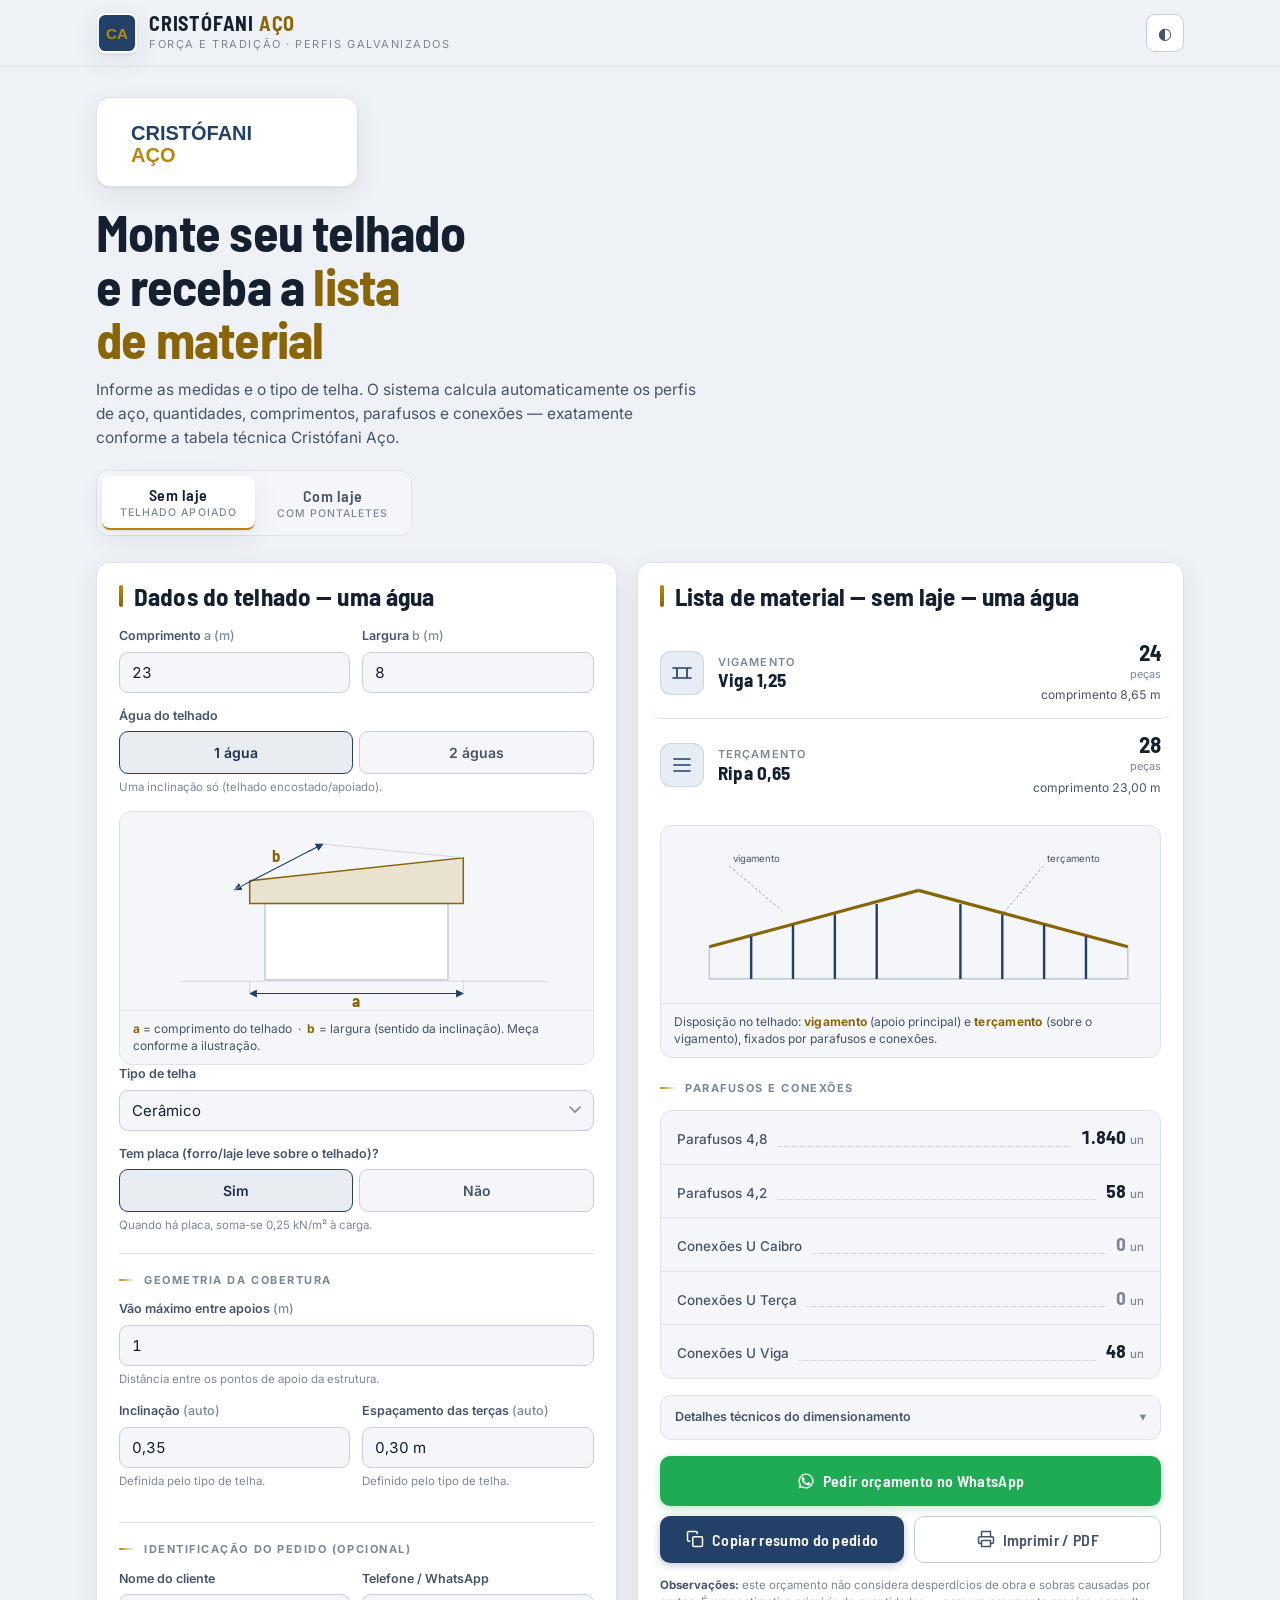
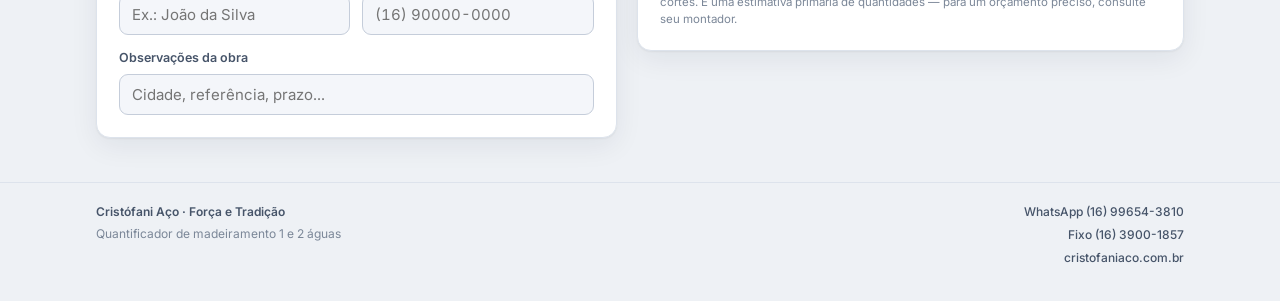
==== index.html @ c4ebc84f "Add roof quantifier with 1-água and 2-águas support Adds the Cristófani Aço steel-profile roof mater" ====
<!DOCTYPE html>
<html lang="pt-BR">
<head>
<meta charset="UTF-8">
<meta name="viewport" content="width=device-width, initial-scale=1.0">
<title>Quantificador Cristófani Aço</title>
<style>
  @import url('https://fonts.googleapis.com/css2?family=Barlow+Semi+Condensed:wght@500;600;700&family=Inter:wght@400;500;600;700&display=swap');

  :root{
    --bg:#eef1f5;
    --surface:#ffffff;
    --surface-2:#f4f6fa;
    --ink:#14202f;
    --ink-soft:#465469;
    --ink-faint:#7b8798;
    --line:#dde3ec;
    --line-strong:#c5cdda;
    --accent:#234069;
    --accent-ink:#1a3151;
    --gold:#b8860b;
    --gold-ink:#8a6508;
    --steel:#234069;
    --steel-soft:#e7edf5;
    --good:#1f8a54;
    --warn:#b45309;
    --danger:#c02626;
    --radius:14px;
    --shadow:0 1px 2px rgba(20,30,55,.06), 0 8px 28px rgba(20,30,55,.07);
    --fdisplay:'Barlow Semi Condensed', 'Arial Narrow', sans-serif;
    --fbody:'Inter', system-ui, sans-serif;
  }
  @media (prefers-color-scheme: dark){
    :root:not([data-theme="light"]){
      --bg:#0d1420; --surface:#141d2b; --surface-2:#1b2537;
      --ink:#e8edf5; --ink-soft:#a4b0c2; --ink-faint:#74839a;
      --line:#26324a; --line-strong:#38486a;
      --accent:#5a86c4; --accent-ink:#7ba1d6;
      --gold:#d9b64e; --gold-ink:#e6c86e;
      --steel:#5a86c4; --steel-soft:#1a2740;
      --good:#3fb877; --warn:#e0a34a; --danger:#f0605f;
      --shadow:0 1px 2px rgba(0,0,0,.35), 0 10px 30px rgba(0,0,0,.4);
    }
  }
  :root[data-theme="dark"]{
    --bg:#0d1420; --surface:#141d2b; --surface-2:#1b2537;
    --ink:#e8edf5; --ink-soft:#a4b0c2; --ink-faint:#74839a;
    --line:#26324a; --line-strong:#38486a;
    --accent:#5a86c4; --accent-ink:#7ba1d6;
    --gold:#d9b64e; --gold-ink:#e6c86e;
    --steel:#5a86c4; --steel-soft:#1a2740;
    --good:#3fb877; --warn:#e0a34a; --danger:#f0605f;
    --shadow:0 1px 2px rgba(0,0,0,.35), 0 10px 30px rgba(0,0,0,.4);
  }

  *{box-sizing:border-box}
  body{background:var(--bg);color:var(--ink);font-family:var(--fbody);line-height:1.5;margin:0}
  .wrap{max-width:1120px;margin:0 auto;padding-inline:16px;padding-block:0}

  header.top{position:sticky;top:env(safe-area-inset-top,0px);z-index:20;
    background:color-mix(in srgb, var(--bg) 88%, transparent);
    backdrop-filter:blur(10px);border-bottom:1px solid var(--line)}
  .top-in{display:flex;align-items:center;gap:14px;max-width:1120px;margin:0 auto;
    padding:12px 16px}
  .logo{display:flex;align-items:center;gap:11px;min-width:0}
  .logo .mark{width:42px;height:42px;flex:none;border-radius:9px;background:#fff;
    display:grid;place-items:center;box-shadow:var(--shadow);overflow:hidden;
    border:1px solid var(--line)}
  .logo .mark svg{width:100%;height:100%}
  .logo .txt{min-width:0}
  .logo .brand{font-family:var(--fdisplay);font-weight:700;font-size:20px;letter-spacing:.04em;
    line-height:1;color:var(--ink)}
  .logo .brand b{color:var(--gold-ink);font-weight:700}
  .logo .sub{font-size:11px;letter-spacing:.14em;text-transform:uppercase;color:var(--ink-faint);
    margin-top:3px;white-space:nowrap;overflow:hidden;text-overflow:ellipsis}
  .top-actions{margin-left:auto;display:flex;gap:8px;align-items:center}
  .theme-btn{border:1px solid var(--line-strong);background:var(--surface);color:var(--ink-soft);
    width:38px;height:38px;border-radius:9px;cursor:pointer;display:grid;place-items:center;font-size:16px}
  .theme-btn:hover{border-color:var(--accent)}

  .intro{padding-block:30px 6px}
  .intro h1{font-family:var(--fdisplay);font-weight:700;font-size:clamp(26px,5.4vw,52px);
    letter-spacing:-.015em;line-height:1.03;margin:0 0 12px;text-wrap:balance;max-width:16ch;
    overflow-wrap:break-word}
  .intro h1 .em{color:var(--gold-ink)}
  .intro p{margin:0;color:var(--ink-soft);max-width:60ch;font-size:15.5px;line-height:1.55}

  .tabs{display:inline-flex;gap:4px;margin-top:20px;background:var(--surface-2);
    border:1px solid var(--line);border-radius:12px;padding:5px}
  .tab{appearance:none;border:0;background:transparent;color:var(--ink-soft);
    font-family:var(--fdisplay);font-weight:600;font-size:16px;letter-spacing:.03em;
    padding:9px 18px;border-radius:8px;cursor:pointer;transition:.15s}
  .tab[aria-selected="true"]{background:var(--surface);color:var(--ink);box-shadow:var(--shadow);
    border-bottom:2px solid var(--gold)}
  .tab .hint{display:block;font-family:var(--fbody);font-weight:500;font-size:10.5px;
    text-transform:uppercase;letter-spacing:.1em;color:var(--ink-faint);margin-top:2px}

  .grid{display:grid;grid-template-columns:minmax(0,1fr) minmax(0,1.05fr);gap:20px;
    margin-top:20px;padding-bottom:44px;align-items:start}
  @media(max-width:820px){.grid{grid-template-columns:1fr}}

  .card{background:var(--surface);border:1px solid var(--line);border-radius:var(--radius);
    box-shadow:var(--shadow);animation:riseIn .55s cubic-bezier(.16,.84,.44,1) both}
  .res-wrap .card{animation-delay:.08s}
  @keyframes riseIn{from{opacity:0;transform:translateY(12px)}to{opacity:1;transform:none}}
  @media (prefers-reduced-motion: reduce){
    .card,.btn{animation:none!important;transition:none!important}
    .btn:hover{transform:none}
  }
  .card-h{padding:20px 22px 0}
  .card-h h2{font-family:var(--fdisplay);font-weight:700;font-size:25px;margin:0;
    letter-spacing:.005em;line-height:1.05;display:flex;align-items:center;gap:11px}
  .card-h h2::before{content:"";width:4px;height:.86em;border-radius:2px;flex:none;
    background:linear-gradient(var(--gold),var(--gold-ink))}
  .card-b{padding:18px 22px 22px}

  .field{margin-bottom:14px}
  .field:last-child{margin-bottom:0}
  .field label{display:block;font-size:12.5px;font-weight:600;color:var(--ink-soft);margin-bottom:6px}
  .field label .u{color:var(--ink-faint);font-weight:500}
  .field .tip{font-size:11.5px;color:var(--ink-faint);margin-top:5px}
  .row2{display:grid;grid-template-columns:1fr 1fr;gap:12px}
  input[type=text],select{width:100%;font-family:var(--fbody);font-size:15px;color:var(--ink);
    background:var(--surface-2);border:1px solid var(--line-strong);border-radius:9px;
    padding:10px 12px;transition:.15s}
  input[type=text]{font-variant-numeric:tabular-nums}
  input:focus,select:focus{outline:none;border-color:var(--accent);
    box-shadow:0 0 0 3px color-mix(in srgb,var(--accent) 20%, transparent)}
  select{cursor:pointer;appearance:none;
    background-image:url("data:image/svg+xml,%3Csvg xmlns='http://www.w3.org/2000/svg' width='12' height='8' viewBox='0 0 12 8'%3E%3Cpath d='M1 1l5 5 5-5' fill='none' stroke='%237b8593' stroke-width='1.6' stroke-linecap='round'/%3E%3C/svg%3E");
    background-repeat:no-repeat;background-position:right 12px center;padding-right:34px}
  .seg{display:flex;gap:6px}
  .seg label{flex:1;margin:0}
  .seg input{position:absolute;opacity:0;pointer-events:none}
  .seg .opt{display:block;text-align:center;padding:10px;border:1px solid var(--line-strong);
    border-radius:9px;cursor:pointer;font-size:14px;font-weight:600;color:var(--ink-soft);
    background:var(--surface-2);transition:.15s}
  .seg input:checked + .opt{border-color:var(--accent);color:var(--accent-ink);
    background:color-mix(in srgb,var(--accent) 10%, var(--surface))}
  .seg input:focus-visible + .opt{box-shadow:0 0 0 3px color-mix(in srgb,var(--accent) 20%, transparent)}
  .divider{height:1px;background:var(--line);margin:18px 0}
  .sec-label{display:flex;align-items:center;gap:9px;font-size:11px;font-weight:700;
    letter-spacing:.14em;text-transform:uppercase;color:var(--ink-faint);margin-bottom:12px}
  .sec-label::before{content:"";width:16px;height:2px;border-radius:1px;flex:none;
    background:linear-gradient(90deg,var(--gold),transparent)}

  .res-wrap{position:sticky;top:calc(env(safe-area-inset-top,0px) + 80px)}
  @media(max-width:820px){.res-wrap{position:static}}

  .matlist{list-style:none;margin:0;padding:0}
  .mat{display:grid;grid-template-columns:auto 1fr auto;gap:14px;align-items:center;
    padding:14px 10px;margin:0 -10px;border-bottom:1px solid var(--line);border-radius:10px;
    transition:background .15s ease}
  .mat:last-child{border-bottom:0}
  .mat:hover{background:var(--surface-2)}
  .mat .ic{width:44px;height:44px;flex:none;border-radius:11px;background:var(--steel-soft);
    display:grid;place-items:center;color:var(--steel);border:1px solid color-mix(in srgb,var(--steel) 14%,transparent)}
  .mat .ic svg{width:24px;height:24px}
  .mat .who{min-width:0}
  .mat .who .role{font-size:11px;font-weight:600;letter-spacing:.1em;text-transform:uppercase;
    color:var(--ink-faint)}
  .mat .who .perfil{font-family:var(--fdisplay);font-weight:700;font-size:19px;letter-spacing:.01em;
    line-height:1.1;color:var(--ink)}
  .mat .who .perfil.na{color:var(--danger);font-size:15px}
  .mat .qty{text-align:right;white-space:nowrap}
  .mat .qty .n{font-family:var(--fdisplay);font-weight:700;font-size:22px;
    font-variant-numeric:tabular-nums;line-height:1;color:var(--ink)}
  .mat .qty .lbl{font-size:11px;color:var(--ink-faint);margin-top:3px}
  .mat .qty .len{font-size:12px;color:var(--ink-soft);margin-top:4px;font-variant-numeric:tabular-nums}

  .speclist{margin-top:14px;border:1px solid var(--line);border-radius:12px;overflow:hidden;
    background:var(--surface-2)}
  .specrow{display:flex;align-items:baseline;gap:10px;padding:12px 16px;border-top:1px solid var(--line)}
  .specrow:first-child{border-top:0}
  .specrow .k{font-size:13.5px;color:var(--ink-soft);font-weight:500}
  .specrow .leader{flex:1;border-bottom:1px dotted var(--line-strong);align-self:flex-end;
    margin-bottom:5px;min-width:16px}
  .specrow .v{font-family:var(--fdisplay);font-weight:700;font-size:19px;color:var(--ink);
    font-variant-numeric:tabular-nums;white-space:nowrap}
  .specrow .v .un{font-family:var(--fbody);font-weight:500;font-size:11.5px;color:var(--ink-faint);
    margin-left:4px}
  .specrow.zero .v{color:var(--ink-faint)}

  details.tech{margin-top:16px;border:1px solid var(--line);border-radius:11px;background:var(--surface-2);
    overflow:hidden}
  details.tech summary{cursor:pointer;padding:12px 14px;font-size:12.5px;font-weight:600;
    color:var(--ink-soft);list-style:none;display:flex;align-items:center;gap:8px}
  details.tech summary::-webkit-details-marker{display:none}
  details.tech summary .chev{margin-left:auto;transition:.2s;color:var(--ink-faint)}
  details.tech[open] summary .chev{transform:rotate(180deg)}
  .tech-tbl{width:100%;border-collapse:collapse;font-size:12.5px}
  .tech-tbl td{padding:8px 14px;border-top:1px solid var(--line)}
  .tech-tbl td:first-child{color:var(--ink-soft)}
  .tech-tbl td:last-child{text-align:right;font-variant-numeric:tabular-nums;font-weight:600;color:var(--ink)}

  .actions{display:flex;gap:10px;margin-top:16px;flex-wrap:wrap}
  .btn{flex:1;min-width:140px;appearance:none;border:0;cursor:pointer;font-family:var(--fdisplay);
    font-weight:600;font-size:16px;letter-spacing:.02em;padding:13px 16px;border-radius:10px;
    display:inline-flex;align-items:center;justify-content:center;gap:8px;transition:.15s}
  .btn svg{width:18px;height:18px}
  .btn{transition:transform .15s ease, background .15s ease, border-color .15s ease, box-shadow .15s ease}
  .btn-primary{background:var(--accent);color:#fff;box-shadow:0 2px 8px color-mix(in srgb,var(--accent) 30%,transparent)}
  .btn-primary:hover{background:var(--accent-ink);transform:translateY(-1px);
    box-shadow:0 8px 20px color-mix(in srgb,var(--accent) 34%,transparent)}
  .btn-ghost{background:var(--surface);color:var(--ink-soft);border:1px solid var(--line-strong)}
  .btn-ghost:hover{border-color:var(--accent);color:var(--accent-ink);transform:translateY(-1px)}
  .btn:active{transform:translateY(0)}
  .btn:focus-visible{outline:none;box-shadow:0 0 0 3px color-mix(in srgb,var(--accent) 32%,transparent)}
  .btn-wa{flex:1 1 100%;background:#1fab54;color:#fff;text-decoration:none;
    box-shadow:0 2px 8px rgba(31,171,84,.32)}
  .btn-wa:hover{background:#188f45;transform:translateY(-1px);box-shadow:0 8px 20px rgba(31,171,84,.36)}
  .btn-wa:focus-visible{box-shadow:0 0 0 3px rgba(31,171,84,.4)}

  .note{margin-top:14px;font-size:11.5px;color:var(--ink-faint);line-height:1.5}
  .note b{color:var(--ink-soft)}

  .logo-band{display:inline-flex;background:#fff;border:1px solid var(--line);border-radius:14px;
    padding:12px 20px;box-shadow:var(--shadow);margin-bottom:18px}
  .logo-band svg{height:64px;width:auto;display:block}
  figure.diag{margin:14px 0 0;border:1px solid var(--line);border-radius:12px;overflow:hidden;
    background:var(--surface-2)}
  figure.diag img{display:block;width:100%;height:auto}
  figure.diag svg{display:block;width:100%;height:auto}
  figure.diag figcaption{padding:9px 13px;font-size:12px;color:var(--ink-soft);
    border-top:1px solid var(--line);line-height:1.45}
  figure.diag figcaption b{color:var(--gold-ink);font-weight:700;letter-spacing:.02em}

  .toast{position:fixed;left:50%;bottom:24px;transform:translateX(-50%) translateY(20px);
    background:var(--steel);color:#fff;padding:11px 20px;border-radius:10px;font-size:14px;font-weight:600;
    box-shadow:0 10px 30px rgba(0,0,0,.25);opacity:0;pointer-events:none;transition:.25s;z-index:50}
  .toast.show{opacity:1;transform:translateX(-50%) translateY(0)}

  footer{border-top:1px solid var(--line);padding:20px 0 34px;color:var(--ink-faint);font-size:12px}
  footer .wrap{display:flex;justify-content:space-between;gap:16px;flex-wrap:wrap;align-items:flex-start}
  .fcontacts{display:flex;flex-direction:column;gap:5px;text-align:right}
  @media(max-width:560px){.fcontacts{text-align:left}}
  .fcontacts a{color:var(--ink-soft);text-decoration:none;font-weight:500}
  .fcontacts a:hover{color:var(--gold-ink)}

  @media print{
    header.top,.tabs,.actions,.theme-btn,.intro p,footer{display:none!important}
    body{background:#fff}
    .card{box-shadow:none;border-color:#ccc;break-inside:avoid}
    .grid{grid-template-columns:1fr 1fr}
  }
</style>
</head>
<body>
<header class="top">
  <div class="top-in">
    <div class="logo">
      <div class="mark">
        <svg viewBox="0 0 42 42" xmlns="http://www.w3.org/2000/svg" aria-label="Cristófani Aço">
          <rect width="42" height="42" fill="#ffffff"/>
          <rect x="2" y="2" width="38" height="38" rx="7" fill="#234069"/>
          <text x="21" y="27" text-anchor="middle" font-family="Arial, sans-serif" font-weight="700" font-size="16" fill="#b8860b">CA</text>
        </svg>
      </div>
      <div class="txt">
        <div class="brand">CRISTÓFANI <b>AÇO</b></div>
        <div class="sub">Força e Tradição · Perfis Galvanizados</div>
      </div>
    </div>
    <div class="top-actions">
      <button class="theme-btn" id="themeBtn" title="Alternar tema" aria-label="Alternar tema">◐</button>
    </div>
  </div>
</header>

<main class="wrap">
  <section class="intro">
    <div class="logo-band">
      <svg viewBox="0 0 220 64" xmlns="http://www.w3.org/2000/svg" aria-label="Cristófani Aço — Força e Tradição">
        <rect width="220" height="64" fill="#ffffff"/>
        <text x="14" y="30" font-family="Arial, sans-serif" font-weight="700" font-size="20" fill="#234069">CRISTÓFANI</text>
        <text x="14" y="52" font-family="Arial, sans-serif" font-weight="700" font-size="20" fill="#b8860b">AÇO</text>
      </svg>
    </div>
    <h1>Monte seu telhado e receba a <span class="em">lista de material</span></h1>
    <p>Informe as medidas e o tipo de telha. O sistema calcula automaticamente os perfis de aço,
       quantidades, comprimentos, parafusos e conexões — exatamente conforme a tabela técnica Cristófani Aço.</p>

    <div class="tabs" role="tablist" aria-label="Tipo de estrutura">
      <button class="tab" id="tab-sem" role="tab" aria-selected="true" aria-controls="panel">
        Sem laje<span class="hint">Telhado apoiado</span>
      </button>
      <button class="tab" id="tab-com" role="tab" aria-selected="false" aria-controls="panel">
        Com laje<span class="hint">Com pontaletes</span>
      </button>
    </div>
  </section>

  <div class="grid" id="panel" role="tabpanel">
    <div class="card">
      <div class="card-h">
        <h2 id="formTitle">Dados do telhado</h2>
      </div>
      <div class="card-b">
        <div class="row2">
          <div class="field">
            <label for="a">Comprimento <span class="u">a (m)</span></label>
            <input type="text" id="a" inputmode="decimal" value="23">
          </div>
          <div class="field">
            <label for="b">Largura <span class="u">b (m)</span><span id="bHint"></span></label>
            <input type="text" id="b" inputmode="decimal" value="8">
          </div>
        </div>

        <div class="field">
          <label>Água do telhado</label>
          <div class="seg" role="radiogroup" aria-label="Número de águas">
            <label><input type="radio" name="aguas" value="1" checked><span class="opt">1 água</span></label>
            <label><input type="radio" name="aguas" value="2"><span class="opt">2 águas</span></label>
          </div>
          <div class="tip" id="aguasTip">Uma inclinação só (telhado encostado/apoiado).</div>
        </div>
        <figure class="diag" id="diagUma">
          <svg viewBox="0 0 620 260" xmlns="http://www.w3.org/2000/svg" role="img" aria-label="Casa com telhado de uma água mostrando as medidas a e b">
            <defs>
              <marker id="arrowUma" viewBox="0 0 10 10" refX="9" refY="5" markerWidth="7" markerHeight="7" orient="auto-start-reverse">
                <path d="M0,0 L10,5 L0,10 z" fill="var(--accent)"/>
              </marker>
            </defs>
            <line x1="80" y1="222" x2="560" y2="222" stroke="var(--line)" stroke-width="2"/>
            <polygon points="190,220 190,120 430,120 430,220" fill="var(--surface)" stroke="var(--line-strong)" stroke-width="2"/>
            <polygon points="170,120 450,120 450,60 170,90" fill="var(--gold)" fill-opacity="0.18" stroke="var(--gold-ink)" stroke-width="2"/>
            <line x1="150" y1="102" x2="266" y2="42" stroke="var(--accent)" stroke-width="1.5" marker-start="url(#arrowUma)" marker-end="url(#arrowUma)"/>
            <line x1="170" y1="90" x2="150" y2="102" stroke="var(--line-strong)" stroke-width="1"/>
            <line x1="450" y1="60" x2="266" y2="42" stroke="var(--line-strong)" stroke-width="1"/>
            <text x="205" y="65" text-anchor="middle" font-family="'Barlow Semi Condensed',sans-serif" font-weight="700" font-size="22" fill="var(--gold-ink)">b</text>
            <line x1="170" y1="238" x2="450" y2="238" stroke="var(--accent)" stroke-width="1.5" marker-start="url(#arrowUma)" marker-end="url(#arrowUma)"/>
            <line x1="170" y1="220" x2="170" y2="238" stroke="var(--line-strong)" stroke-width="1"/>
            <line x1="450" y1="220" x2="450" y2="238" stroke="var(--line-strong)" stroke-width="1"/>
            <text x="310" y="255" text-anchor="middle" font-family="'Barlow Semi Condensed',sans-serif" font-weight="700" font-size="22" fill="var(--gold-ink)">a</text>
          </svg>
          <figcaption><b>a</b> = comprimento do telhado &nbsp;·&nbsp; <b>b</b> = largura (sentido da inclinação). Meça conforme a ilustração.</figcaption>
        </figure>

        <figure class="diag" id="diagDuas" hidden>
          <svg viewBox="0 0 620 260" xmlns="http://www.w3.org/2000/svg" role="img" aria-label="Casa com telhado de duas águas mostrando as medidas a e b de cada água">
            <defs>
              <marker id="arrowDuas" viewBox="0 0 10 10" refX="9" refY="5" markerWidth="7" markerHeight="7" orient="auto-start-reverse">
                <path d="M0,0 L10,5 L0,10 z" fill="var(--accent)"/>
              </marker>
            </defs>
            <line x1="90" y1="222" x2="600" y2="222" stroke="var(--line)" stroke-width="2"/>
            <polygon points="170,140 350,140 350,220 170,220" fill="var(--surface)" stroke="var(--line-strong)" stroke-width="2"/>
            <polygon points="350,140 550,100 550,180 350,220" fill="var(--surface-2)" stroke="var(--line-strong)" stroke-width="2"/>
            <polygon points="150,140 260,70 460,30 350,100" fill="var(--gold)" fill-opacity="0.10" stroke="var(--line-strong)" stroke-width="1.5"/>
            <polygon points="370,140 260,70 460,30 570,100" fill="var(--gold)" fill-opacity="0.14" stroke="var(--line-strong)" stroke-width="1.5"/>
            <polygon points="150,140 260,70 370,140" fill="var(--gold)" fill-opacity="0.20" stroke="var(--gold-ink)" stroke-width="2"/>
            <line x1="260" y1="70" x2="460" y2="30" stroke="var(--accent)" stroke-width="3" stroke-dasharray="6 4"/>
            <text x="360" y="50" text-anchor="middle" font-family="Inter,sans-serif" font-style="italic" font-size="11" fill="var(--ink-faint)">cumeeira</text>
            <line x1="138.2" y1="121.5" x2="248.2" y2="51.5" stroke="var(--accent)" stroke-width="1.5" marker-start="url(#arrowDuas)" marker-end="url(#arrowDuas)"/>
            <line x1="150" y1="140" x2="138.2" y2="121.5" stroke="var(--line-strong)" stroke-width="1"/>
            <line x1="260" y1="70" x2="248.2" y2="51.5" stroke="var(--line-strong)" stroke-width="1"/>
            <text x="186" y="75" text-anchor="middle" font-family="'Barlow Semi Condensed',sans-serif" font-weight="700" font-size="20" fill="var(--gold-ink)">b</text>
            <line x1="271.8" y1="51.5" x2="381.8" y2="121.5" stroke="var(--accent)" stroke-width="1.5" marker-start="url(#arrowDuas)" marker-end="url(#arrowDuas)"/>
            <line x1="260" y1="70" x2="271.8" y2="51.5" stroke="var(--line-strong)" stroke-width="1"/>
            <line x1="370" y1="140" x2="381.8" y2="121.5" stroke="var(--line-strong)" stroke-width="1"/>
            <text x="334" y="75" text-anchor="middle" font-family="'Barlow Semi Condensed',sans-serif" font-weight="700" font-size="20" fill="var(--gold-ink)">b</text>
            <line x1="256.1" y1="50.4" x2="456.1" y2="10.4" stroke="var(--accent)" stroke-width="1.5" marker-start="url(#arrowDuas)" marker-end="url(#arrowDuas)"/>
            <line x1="260" y1="70" x2="256.1" y2="50.4" stroke="var(--line-strong)" stroke-width="1"/>
            <line x1="460" y1="30" x2="456.1" y2="10.4" stroke="var(--line-strong)" stroke-width="1"/>
            <text x="353" y="17" text-anchor="middle" font-family="'Barlow Semi Condensed',sans-serif" font-weight="700" font-size="20" fill="var(--gold-ink)">a</text>
          </svg>
          <figcaption><b>a</b> = comprimento (sentido da cumeeira) &nbsp;·&nbsp; <b>b</b> = largura de cada água (repetida nos dois lados, do beiral até a cumeeira). As quantidades de material já somam as duas águas.</figcaption>
        </figure>

        <div class="field">
          <label for="telha">Tipo de telha</label>
          <select id="telha">
            <option>Cerâmico</option>
            <option>Concreto</option>
            <option>Fibrocimento</option>
            <option>Aço galvanizado</option>
            <option>Termoacústico</option>
            <option>Shingle</option>
          </select>
        </div>

        <div class="field">
          <label>Tem placa (forro/laje leve sobre o telhado)?</label>
          <div class="seg" role="radiogroup" aria-label="Tem placa">
            <label><input type="radio" name="placa" value="Sim" checked><span class="opt">Sim</span></label>
            <label><input type="radio" name="placa" value="Não"><span class="opt">Não</span></label>
          </div>
          <div class="tip">Quando há placa, soma-se 0,25 kN/m² à carga.</div>
        </div>

        <div class="divider"></div>
        <div class="sec-label">Geometria da cobertura</div>

        <div class="field">
          <label for="vao">Vão máximo entre apoios <span class="u">(m)</span></label>
          <input type="text" id="vao" inputmode="decimal" value="1">
          <div class="tip" id="vaoTip">Distância entre os pontos de apoio da estrutura.</div>
        </div>

        <div id="semExtra">
          <div class="row2">
            <div class="field">
              <label>Inclinação <span class="u">(auto)</span></label>
              <input type="text" id="incAuto" value="—" readonly>
              <div class="tip">Definida pelo tipo de telha.</div>
            </div>
            <div class="field">
              <label>Espaçamento das terças <span class="u">(auto)</span></label>
              <input type="text" id="espAuto" value="—" readonly>
              <div class="tip">Definido pelo tipo de telha.</div>
            </div>
          </div>
        </div>

        <div id="comExtra" hidden>
          <div class="row2">
            <div class="field">
              <label for="inc">Inclinação <span class="u">(i, ex: 0,10)</span></label>
              <input type="text" id="inc" inputmode="decimal" value="0,10">
            </div>
            <div class="field">
              <label for="esp">Espaçamento das terças <span class="u">(m)</span></label>
              <input type="text" id="esp" inputmode="decimal" value="1,5">
              <div class="tip">Recomenda-se não passar de 1,2 m no vão da ripa.</div>
            </div>
          </div>
          <div class="row2">
            <div class="field">
              <label for="pont">Pontaletes por linha <span class="u">(un)</span></label>
              <input type="text" id="pont" inputmode="decimal" value="4">
            </div>
            <div class="field">
              <label for="alt">Altura média dos pontaletes <span class="u">(m)</span></label>
              <input type="text" id="alt" inputmode="decimal" value="1">
            </div>
          </div>
        </div>

        <div class="divider"></div>
        <div class="sec-label">Identificação do pedido (opcional)</div>
        <div class="row2">
          <div class="field">
            <label for="cliNome">Nome do cliente</label>
            <input type="text" id="cliNome" placeholder="Ex.: João da Silva">
          </div>
          <div class="field">
            <label for="cliTel">Telefone / WhatsApp</label>
            <input type="text" id="cliTel" placeholder="(16) 90000-0000">
          </div>
        </div>
        <div class="field">
          <label for="cliObs">Observações da obra</label>
          <input type="text" id="cliObs" placeholder="Cidade, referência, prazo...">
        </div>
      </div>
    </div>
    <div class="res-wrap">
      <div class="card">
        <div class="card-h">
          <h2 id="resTitle">Lista de material</h2>
        </div>
        <div class="card-b">
          <ul class="matlist" id="matlist"></ul>

          <figure class="diag">
            <svg viewBox="0 0 620 220" xmlns="http://www.w3.org/2000/svg" role="img" aria-label="Estrutura do telhado com vigamento e terçamento">
              <polygon points="60,190 60,150 320,80 580,150 580,190" fill="none" stroke="var(--line-strong)" stroke-width="2"/>
              <line x1="60" y1="150" x2="320" y2="80" stroke="var(--gold-ink)" stroke-width="4"/>
              <line x1="320" y1="80" x2="580" y2="150" stroke="var(--gold-ink)" stroke-width="4"/>
              <g stroke="var(--accent)" stroke-width="3">
                <line x1="112" y1="137" x2="112" y2="190"/>
                <line x1="164" y1="123" x2="164" y2="190"/>
                <line x1="216" y1="110" x2="216" y2="190"/>
                <line x1="268" y1="97" x2="268" y2="190"/>
                <line x1="372" y1="97" x2="372" y2="190"/>
                <line x1="424" y1="110" x2="424" y2="190"/>
                <line x1="476" y1="123" x2="476" y2="190"/>
                <line x1="528" y1="137" x2="528" y2="190"/>
              </g>
              <text x="90" y="45" font-family="Inter,sans-serif" font-size="12" fill="var(--ink-soft)">vigamento</text>
              <line x1="85" y1="50" x2="150" y2="105" stroke="var(--ink-faint)" stroke-width="1" stroke-dasharray="3 3"/>
              <text x="480" y="45" font-family="Inter,sans-serif" font-size="12" fill="var(--ink-soft)">terçamento</text>
              <line x1="475" y1="50" x2="424" y2="110" stroke="var(--ink-faint)" stroke-width="1" stroke-dasharray="3 3"/>
            </svg>
            <figcaption>Disposição no telhado: <b>vigamento</b> (apoio principal) e <b>terçamento</b> (sobre o vigamento), fixados por parafusos e conexões.</figcaption>
          </figure>

          <div class="sec-label" style="margin-top:22px">Parafusos e conexões</div>
          <div class="speclist" id="tiles"></div>

          <details class="tech">
            <summary>Detalhes técnicos do dimensionamento
              <span class="chev">▾</span></summary>
            <table class="tech-tbl"><tbody id="techBody"></tbody></table>
          </details>

          <div class="actions">
            <a class="btn btn-wa" id="waBtn" href="https://wa.me/5516996543810" target="_blank" rel="noopener">
              <svg viewBox="0 0 24 24" fill="currentColor" aria-hidden="true"><path d="M17.5 14.4c-.3-.2-1.7-.8-2-.9-.3-.1-.5-.2-.7.2-.2.3-.7.9-.9 1.1-.2.2-.3.2-.6.1-.3-.2-1.2-.5-2.3-1.4-.9-.8-1.4-1.7-1.6-2-.2-.3 0-.5.1-.6.1-.1.3-.3.4-.5.1-.2.2-.3.3-.5.1-.2 0-.4 0-.5 0-.1-.7-1.6-.9-2.2-.2-.6-.5-.5-.7-.5h-.6c-.2 0-.5.1-.8.4-.3.3-1 1-1 2.5s1.1 2.9 1.2 3.1c.2.2 2.1 3.2 5 4.5.7.3 1.2.5 1.7.6.7.2 1.3.2 1.8.1.6-.1 1.7-.7 1.9-1.3.2-.7.2-1.2.2-1.3-.1-.2-.3-.2-.6-.4z"/><path d="M12 2a10 10 0 0 0-8.5 15.3L2 22l4.8-1.5A10 10 0 1 0 12 2zm0 18.2c-1.5 0-3-.4-4.3-1.2l-.3-.2-2.8.9.9-2.8-.2-.3A8.2 8.2 0 1 1 12 20.2z"/></svg>
              Pedir orçamento no WhatsApp
            </a>
            <button class="btn btn-primary" id="copyBtn">
              <svg viewBox="0 0 24 24" fill="none" stroke="currentColor" stroke-width="2" stroke-linecap="round" stroke-linejoin="round"><rect x="9" y="9" width="13" height="13" rx="2"/><path d="M5 15H4a2 2 0 0 1-2-2V4a2 2 0 0 1 2-2h9a2 2 0 0 1 2 2v1"/></svg>
              Copiar resumo do pedido
            </button>
            <button class="btn btn-ghost" id="printBtn">
              <svg viewBox="0 0 24 24" fill="none" stroke="currentColor" stroke-width="2" stroke-linecap="round" stroke-linejoin="round"><path d="M6 9V2h12v7"/><path d="M6 18H4a2 2 0 0 1-2-2v-5a2 2 0 0 1 2-2h16a2 2 0 0 1 2 2v5a2 2 0 0 1-2 2h-2"/><rect x="6" y="14" width="12" height="8"/></svg>
              Imprimir / PDF
            </button>
          </div>

          <div class="note">
            <b>Observações:</b> este orçamento não considera desperdícios de obra e sobras causadas por
            cortes. É uma estimativa primária de quantidades — para um orçamento preciso, consulte seu montador.
          </div>
        </div>
      </div>
    </div>
  </div>
</main>

<footer>
  <div class="wrap">
    <div>
      <div style="color:var(--ink-soft);font-weight:600">Cristófani Aço · Força e Tradição</div>
      <div style="margin-top:4px">Quantificador de madeiramento 1 e 2 águas</div>
    </div>
    <div class="fcontacts">
      <a href="https://wa.me/5516996543810" target="_blank" rel="noopener">WhatsApp (16) 99654-3810</a>
      <a href="tel:+551639001857">Fixo (16) 3900-1857</a>
      <a href="https://cristofaniaco.com.br" target="_blank" rel="noopener">cristofaniaco.com.br</a>
    </div>
  </div>
</footer>

<div class="toast" id="toast">Resumo copiado!</div>
<script>
/* ===== Tabela técnica (idêntica à planilha "Calculo Perfis alterado") =====
   Materiais da nova tabela: Ripa 0,65 · Caibro Fechado 0,65 · Caibro Fechado 0,80
   · Terça 0,80 · Terça 0,95 · Terça 1,25 · Viga 1,25 · Viga 1,55            */

const SEM_LOOKUP = [
  ["Ripa 0,65", 13487.4],
  ["Caibro Fechado 0,65", 99473.05636666653],
  ["Caibro Fechado 0,80", 121517.90386666637],
  ["Terça 0,80", 684498.2959083343],
  ["Terça 0,95", 762821.3180750012],
  ["Terça 1,25", 995047.109375],
  ["Viga 1,25", 3548025.1822916665],
  ["Viga 1,55", 4375232],
];
const COM_VIGA_LOOKUP = [
  ["Caibro Fechado 0,65", 99473.05636666653],
  ["Caibro Fechado 0,80", 121517.90386666637],
  ["Terça 0,80", 684498.2959083343],
  ["Terça 0,95", 762821.3180750012],
  ["Terça 1,25", 995047.109375],
  ["Viga 1,25", 3548025.1822916665],
];
const COM_TERCA_LOOKUP = [
  ["Ripa 0,65", 13487.4],
  ["Caibro Fechado 0,65", 99473.05636666653],
  ["Caibro Fechado 0,80", 121517.90386666637],
  ["Terça 0,80", 684498.2959083343],
  ["Terça 0,95", 762821.3180750012],
  ["Terça 1,25", 995047.109375],
  ["Viga 1,25", 3548025.1822916665],
  ["Viga 1,55", 4375232],
];
const TELHAS = {
  "Cerâmico":        {carga:0.60, i:0.35, esp:0.30, paraf:10},
  "Concreto":        {carga:0.51, i:0.35, esp:0.30, paraf:10},
  "Fibrocimento":    {carga:0.24, i:0.27, esp:1.76, paraf:8},
  "Aço galvanizado": {carga:0.14, i:0.07, esp:1.50, paraf:5},
  "Termoacústico":   {carga:0.13, i:0.07, esp:1.50, paraf:5},
  "Shingle":         {carga:0.64, i:0.17, esp:0.60, paraf:12},
};

const ceil1  = x => Math.ceil(x);
const ceil05 = x => Math.ceil(x/0.05)*0.05;
const inercia = (carga, vao) => { const defl = vao/120;
  return ((5*carga*Math.pow(vao,4))/(384*206000000*defl))*1e12; };
function pickFromList(need, list){
  for(const [name,I] of list){ if(I > need) return name; }
  return "Não atendido";
}

/* ===== Cálculos (réplica exata das abas) — sempre por UMA água ===== */
function calcSemLaje(a,b,telhaNome,placa,vao){
  const t = TELHAS[telhaNome];
  const iPct = t.i, angle = Math.atan(iPct);
  const carga = t.carga + (placa ? 0.25 : 0);
  const esp = t.esp;

  const vNeed = inercia(carga*vao, b);
  const vigaPerfil = pickFromList(vNeed, SEM_LOOKUP);
  const tNeed = inercia(carga*esp, vao);
  const tercaPerfil = pickFromList(tNeed, SEM_LOOKUP);

  const nA = ceil1(a/vao)+1, nB = ceil1(b/esp)+1;
  const vigaComp = ceil05((b/Math.abs(Math.cos(angle)))+0.15);

  const has = (p,w)=>p.includes(w);
  return {
    modo:"Sem laje", aguas:1, a,b,telha:telhaNome,placa,vao,iPct,esp,carga,angle,
    viga:{perfil:vigaPerfil, qtd:nA, comp:vigaComp, need:vNeed},
    terca:{perfil:tercaPerfil, qtd:nB, comp:a, need:tNeed},
    pontalete:null,
    paraf48: t.paraf*a*b,
    paraf42: (telhaNome==="Cerâmico"||telhaNome==="Concreto") ? nB*2+2 : 0,
    conexCaibro:(has(vigaPerfil,"Caibro")?nA*2:0)+(has(tercaPerfil,"Caibro")?nB*nA:0),
    conexTerca:(has(vigaPerfil,"Terça")?nA*2:0)+(has(tercaPerfil,"Terça")?nB*nA:0),
    conexViga:(has(vigaPerfil,"Viga")?nA*2:0)+(has(tercaPerfil,"Viga")?nB*nA:0),
  };
}
function calcComLaje(a,b,telhaNome,placa,iPct,vao,esp,pont,alt){
  const t = TELHAS[telhaNome];
  const angle = Math.atan(iPct);
  const carga = t.carga + (placa ? 0.25 : 0);

  const vNeed = inercia(carga*vao, b/(pont+1));
  const vigaPerfil = pickFromList(vNeed, COM_VIGA_LOOKUP);
  const tNeed = inercia(carga*esp, vao);
  const tercaPerfil = pickFromList(tNeed, COM_TERCA_LOOKUP);

  const nA = ceil1(a/vao)+1, nB = ceil1(b/esp)+1;
  const vigaComp = ceil05((b/Math.abs(Math.cos(angle)))+0.15);

  const has = (p,w)=>p.includes(w);
  return {
    modo:"Com laje", aguas:1, a,b,telha:telhaNome,placa,vao,iPct,esp,carga,angle,pont,alt,
    viga:{perfil:vigaPerfil, qtd:nA, comp:vigaComp, need:vNeed, total:nA*vigaComp},
    terca:{perfil:tercaPerfil, qtd:nB, comp:a, need:tNeed, total:nB*a},
    pontalete:{perfil:vigaPerfil, metros: alt*pont*nA},
    paraf48: (t.paraf*a*b)+(pont*nA*4),
    paraf42: (telhaNome==="Cerâmico"||telhaNome==="Concreto") ? nB*2+2 : 0,
    conexCaibro:(has(vigaPerfil,"Caibro")?nA*2:0)+(has(tercaPerfil,"Caibro")?nB*nA:0)+(pont*nA*2),
    conexTerca:null, conexViga:null,
  };
}

/* ===== Duas águas: cada água é estruturalmente independente e espelhada.
   O quantificador soma os dois lados inteiros — inclusive vigas/pontaletes
   próximos à cumeeira central, contados 1x por água (não compartilhados).
   Perfis e comprimentos de peça (specs por seção) não mudam: o dimensionamento
   de cada barra depende só do vão/carga daquela água, não da quantidade delas. */
function duplicateForDuasAguas(r){
  const d = Object.assign({}, r);
  d.aguas = 2;
  d.viga = Object.assign({}, r.viga, { qtd: r.viga.qtd*2 });
  d.terca = Object.assign({}, r.terca, { qtd: r.terca.qtd*2 });
  if(r.pontalete){
    d.pontalete = Object.assign({}, r.pontalete, { metros: r.pontalete.metros*2 });
  }
  d.paraf48 = r.paraf48*2;
  d.paraf42 = r.paraf42*2;
  d.conexCaibro = r.conexCaibro*2;
  d.conexTerca = r.conexTerca===null ? null : r.conexTerca*2;
  d.conexViga  = r.conexViga===null  ? null : r.conexViga*2;
  return d;
}

/* ===== Formatação ===== */
const nf = (x,d=0)=> (Math.round(x*1e6)/1e6).toLocaleString('pt-BR',{minimumFractionDigits:d,maximumFractionDigits:d});
const money = x => Number.isInteger(x) ? nf(x,0) : nf(x,2);
const numLoose = v => { let s=String(v).trim().replace(',', '.'); const n=parseFloat(s); return isNaN(n)?0:n; };

/* ===== Ícones por tipo de perfil ===== */
function perfilIcon(role){
  const map={
    viga:'<path d="M3 7h18M3 17h18M7 7v10M17 7v10"/>',
    terca:'<path d="M4 6h16M4 12h16M4 18h16"/>',
    pont:'<path d="M12 3v18M7 3v18M17 3v18"/>',
  };
  return `<svg viewBox="0 0 24 24" fill="none" stroke="currentColor" stroke-width="1.7" stroke-linecap="round" stroke-linejoin="round">${map[role]||map.viga}</svg>`;
}

/* ===== Estado / render ===== */
let modo = 'sem';

function getAguas(){
  const el = document.querySelector('input[name=aguas]:checked');
  return (el && el.value === '2') ? 2 : 1;
}

function readInputs(){
  const a = numLoose(document.getElementById('a').value);
  const b = numLoose(document.getElementById('b').value);
  const telha = document.getElementById('telha').value;
  const placa = document.querySelector('input[name=placa]:checked').value === 'Sim';
  const vao = numLoose(document.getElementById('vao').value);
  let r;
  if(modo==='sem'){
    r = calcSemLaje(a,b,telha,placa,vao);
  } else {
    const inc = numLoose(document.getElementById('inc').value);
    const esp = numLoose(document.getElementById('esp').value);
    const pont = numLoose(document.getElementById('pont').value);
    const alt = numLoose(document.getElementById('alt').value);
    r = calcComLaje(a,b,telha,placa,inc,vao,esp,pont,alt);
  }
  if(getAguas() === 2){ r = duplicateForDuasAguas(r); }
  return r;
}

function matRow(role, label, perfil, qty, qtyLbl, len){
  const na = perfil==="Não atendido";
  return `<li class="mat">
    <div class="ic">${perfilIcon(role)}</div>
    <div class="who">
      <div class="role">${label}</div>
      <div class="perfil ${na?'na':''}">${na?'⚠ Não atendido — consulte o montador':perfil}</div>
    </div>
    <div class="qty">
      <div class="n">${qty}</div><div class="lbl">${qtyLbl}</div>
      ${len?`<div class="len">${len}</div>`:''}
    </div>
  </li>`;
}

function render(){
  const r = readInputs();
  const sem = modo==='sem';
  const aguasN = r.aguas;
  const aguasSuf = aguasN===2 ? ' — duas águas' : ' — uma água';
  document.getElementById('formTitle').textContent = (sem?'Dados do telhado':'Dados do telhado com laje') + aguasSuf;
  document.getElementById('resTitle').textContent = (sem?'Lista de material — sem laje':'Lista de material — com laje') + aguasSuf;

  document.getElementById('diagUma').hidden = (aguasN===2);
  document.getElementById('diagDuas').hidden = (aguasN===1);
  document.getElementById('aguasTip').textContent = aguasN===2
    ? 'Duas inclinações que se encontram na cumeeira central. As quantidades já somam as duas águas (iguais e espelhadas).'
    : 'Uma inclinação só (telhado encostado/apoiado).';
  document.getElementById('bHint').textContent = aguasN===2 ? ' — por água' : '';

  if(sem){
    document.getElementById('incAuto').value = nf(r.iPct,2);
    document.getElementById('espAuto').value = nf(r.esp,2) + ' m';
  }

  const mat = [];
  mat.push(matRow('viga','Vigamento', r.viga.perfil, r.viga.qtd, 'peças',
    `comprimento ${nf(r.viga.comp,2)} m`));
  mat.push(matRow('terca','Terçamento', r.terca.perfil, r.terca.qtd, 'peças',
    `comprimento ${nf(r.terca.comp,2)} m`));
  if(r.pontalete){
    mat.push(matRow('pont','Pontalete', r.pontalete.perfil, nf(r.pontalete.metros,0), 'metros', null));
  }
  document.getElementById('matlist').innerHTML = mat.join('');

  const specs=[];
  specs.push(spec('Parafusos 4,8', r.paraf48));
  specs.push(spec('Parafusos 4,2', r.paraf42, r.paraf42===0));
  specs.push(spec('Conexões U Caibro', r.conexCaibro, r.conexCaibro===0));
  if(r.conexTerca!==null){
    specs.push(spec('Conexões U Terça', r.conexTerca, r.conexTerca===0));
    specs.push(spec('Conexões U Viga', r.conexViga, r.conexViga===0));
  }
  document.getElementById('tiles').innerHTML = specs.join('');

  const tb=[];
  const trow=(k,v)=>`<tr><td>${k}</td><td>${v}</td></tr>`;
  tb.push(trow('Águas do telhado', aguasN===2 ? '2 (duas águas)' : '1 (uma água)'));
  tb.push(trow('Carga considerada', nf(r.carga,2)+' kN/m²'));
  tb.push(trow('Inclinação (i)', nf(r.iPct,2)));
  tb.push(trow('Ângulo', nf(r.angle,3)+' rad'));
  tb.push(trow('Espaçamento das terças', nf(r.esp,2)+' m'));
  tb.push(trow('Inércia necessária — viga', nf(r.viga.need,0)+' mm⁴'));
  tb.push(trow('Inércia necessária — terça', nf(r.terca.need,0)+' mm⁴'));
  if(aguasN===2){
    tb.push(trow('Observação (2 águas)', 'Vigas, terças, parafusos e conexões somam as duas águas; pontaletes/conexões próximos à cumeeira central foram contados 1x por água (não compartilhados).'));
  }
  document.getElementById('techBody').innerHTML = tb.join('');

  window.__lastResult = r;

  const wa = document.getElementById('waBtn');
  if(wa){ wa.href = 'https://wa.me/5516996543810?text=' + encodeURIComponent(buildResumo()); }
}
function spec(k,val,zero=false){
  return `<div class="specrow ${zero?'zero':''}"><span class="k">${k}</span>`+
    `<span class="leader"></span><span class="v">${money(val)}<span class="un">un</span></span></div>`;
}

/* ===== Resumo em texto ===== */
function buildResumo(){
  const r = window.__lastResult; if(!r) return '';
  const nome = document.getElementById('cliNome').value.trim();
  const tel  = document.getElementById('cliTel').value.trim();
  const obs  = document.getElementById('cliObs').value.trim();
  let s = '';
  s += '===================================\n';
  s += '  CRISTÓFANI AÇO · FORÇA E TRADIÇÃO\n';
  s += '  Perfis Galvanizados\n';
  s += '  ORÇAMENTO — '+r.modo.toUpperCase()+'\n';
  s += '===================================\n\n';
  if(nome) s += 'Cliente: '+nome+'\n';
  if(tel)  s += 'Contato: '+tel+'\n';
  if(obs)  s += 'Obra: '+obs+'\n';
  if(nome||tel||obs) s += '\n';
  s += 'TELHADO\n';
  s += '- Água do telhado: '+(r.aguas===2?'2 (duas águas — quantidades já somadas)':'1 (uma água)')+'\n';
  s += '- Comprimento (a): '+nf(r.a,2)+' m\n';
  s += '- Largura (b'+(r.aguas===2?', por água':'')+'): '+nf(r.b,2)+' m\n';
  s += '- Tipo de telha: '+r.telha+'\n';
  s += '- Tem placa: '+(r.placa?'Sim':'Não')+'\n';
  s += '- Vão entre apoios: '+nf(r.vao,2)+' m\n';
  s += '- Espaçamento das terças: '+nf(r.esp,2)+' m\n';
  if(r.pont!==undefined){
    s += '- Pontaletes por linha: '+nf(r.pont,0)+' un\n';
    s += '- Altura média pontaletes: '+nf(r.alt,2)+' m\n';
  }
  s += '\nMATERIAL\n';
  s += '- VIGAMENTO: '+r.viga.perfil+' | '+r.viga.qtd+' peças | '+nf(r.viga.comp,2)+' m cada\n';
  s += '- TERÇAMENTO: '+r.terca.perfil+' | '+r.terca.qtd+' peças | '+nf(r.terca.comp,2)+' m cada\n';
  if(r.pontalete) s += '- PONTALETE: '+r.pontalete.perfil+' | '+nf(r.pontalete.metros,0)+' metros\n';
  s += '\nFIXAÇÃO\n';
  s += '- Parafusos 4,8: '+money(r.paraf48)+' un\n';
  s += '- Parafusos 4,2: '+money(r.paraf42)+' un\n';
  s += '- Conexões U Caibro: '+money(r.conexCaibro)+' un\n';
  if(r.conexTerca!==null){
    s += '- Conexões U Terça: '+money(r.conexTerca)+' un\n';
    s += '- Conexões U Viga: '+money(r.conexViga)+' un\n';
  }
  s += '\n(Estimativa primária; não inclui perdas/cortes. Confirme com o montador.)\n';
  return s;
}

/* ===== Eventos ===== */
function setModo(m){
  modo = m;
  const sem = m==='sem';
  document.getElementById('tab-sem').setAttribute('aria-selected', sem);
  document.getElementById('tab-com').setAttribute('aria-selected', !sem);
  document.getElementById('semExtra').hidden = !sem;
  document.getElementById('comExtra').hidden = sem;
  document.getElementById('vaoTip').textContent = sem
    ? 'Distância entre os pontos de apoio da estrutura.'
    : 'Manter entre 1 e 2 m.';
  if(!sem){
    if(document.getElementById('a').value==='23'){ document.getElementById('a').value='5,95'; }
    if(document.getElementById('b').value==='8'){ document.getElementById('b').value='3,95'; }
    if(document.getElementById('vao').value==='1'){ document.getElementById('vao').value='1,5'; }
    document.getElementById('telha').value='Fibrocimento';
  }
  render();
}

document.getElementById('tab-sem').addEventListener('click',()=>setModo('sem'));
document.getElementById('tab-com').addEventListener('click',()=>setModo('com'));
document.querySelectorAll('input,select').forEach(el=>{
  el.addEventListener('input',render); el.addEventListener('change',render);
});

document.getElementById('copyBtn').addEventListener('click', async ()=>{
  const txt = buildResumo();
  try{ await navigator.clipboard.writeText(txt); showToast('Resumo copiado!'); }
  catch(e){
    const ta=document.createElement('textarea'); ta.value=txt; document.body.appendChild(ta);
    ta.select(); try{document.execCommand('copy'); showToast('Resumo copiado!');}catch(_){ showToast('Copie manualmente'); }
    document.body.removeChild(ta);
  }
});
function podeImprimir(){
  try{ return window.self === window.top || !!(window.top && window.top.document); }
  catch(e){ return false; }
}
document.getElementById('printBtn').addEventListener('click',()=>{
  if(podeImprimir()){
    try{ window.print(); }
    catch(e){ showToast('Use Ctrl+P para imprimir / salvar em PDF'); }
  } else {
    showToast('No site publicado isto abre a janela de imprimir / PDF');
  }
});

function showToast(msg){ const t=document.getElementById('toast'); t.textContent=msg;
  t.classList.add('show'); clearTimeout(window.__tt); window.__tt=setTimeout(()=>t.classList.remove('show'),1800); }

const themeBtn=document.getElementById('themeBtn');
themeBtn.addEventListener('click',()=>{
  const root=document.documentElement;
  const cur=root.getAttribute('data-theme');
  const isDark = cur ? cur==='dark' : matchMedia('(prefers-color-scheme: dark)').matches;
  root.setAttribute('data-theme', isDark?'light':'dark');
});

render();
</script>
</body>
</html>
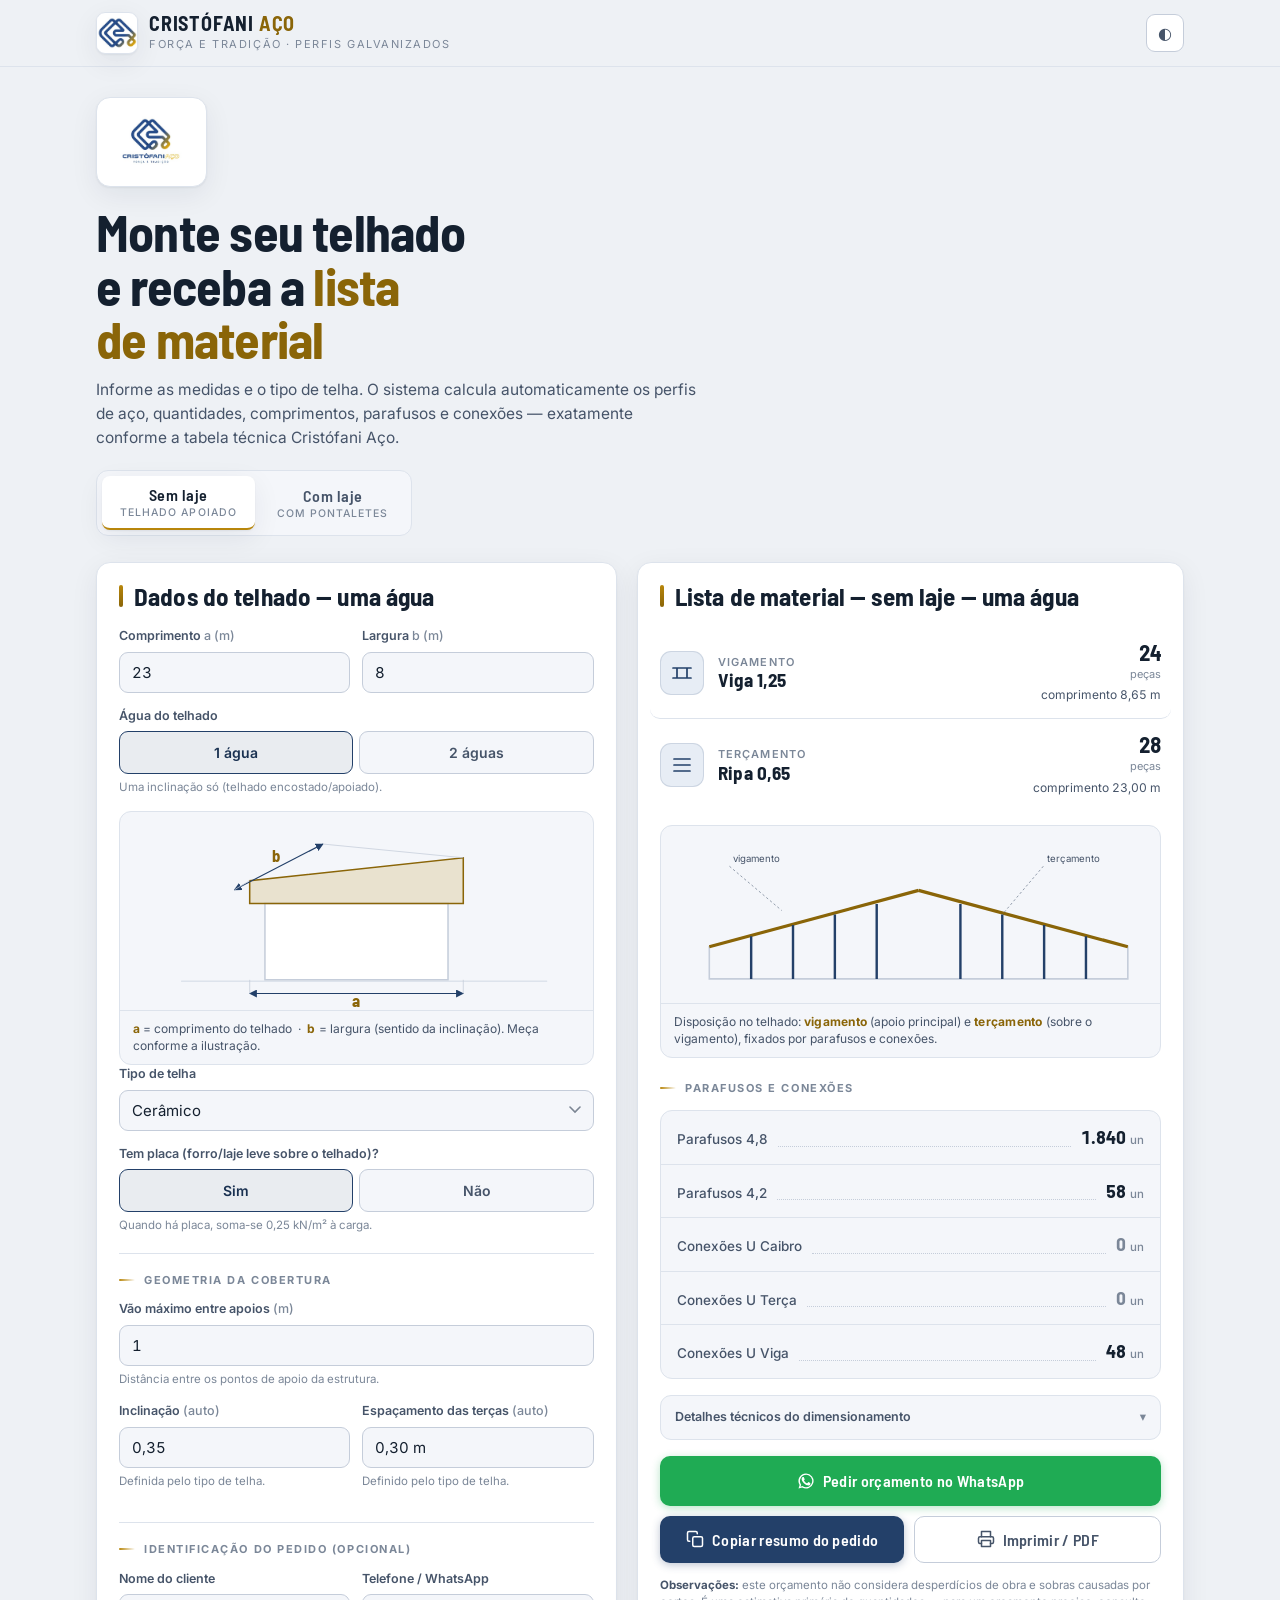
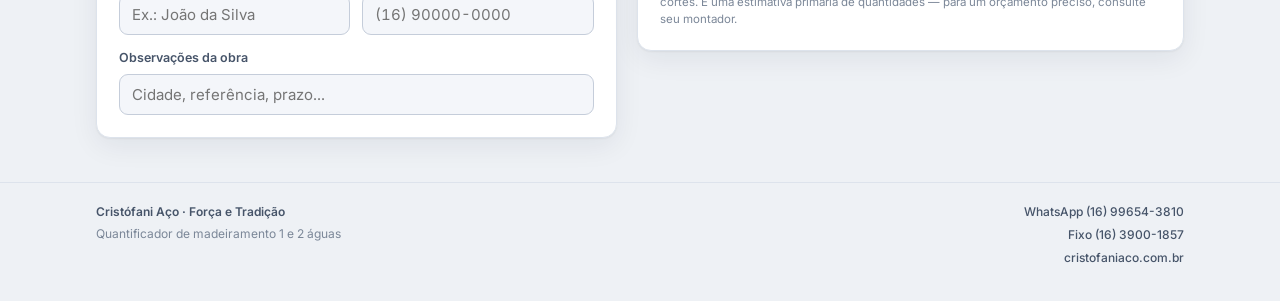
==== commit c065b355: "Use real Cristófani Aço logo in header and intro band Replaces the placeholder SVG monogram with the" ====
--- a/index.html
+++ b/index.html
@@ -66,7 +66,7 @@
   .logo .mark{width:42px;height:42px;flex:none;border-radius:9px;background:#fff;
     display:grid;place-items:center;box-shadow:var(--shadow);overflow:hidden;
     border:1px solid var(--line)}
-  .logo .mark svg{width:100%;height:100%}
+  .logo .mark img{width:100%;height:100%;object-fit:contain}
   .logo .txt{min-width:0}
   .logo .brand{font-family:var(--fdisplay);font-weight:700;font-size:20px;letter-spacing:.04em;
     line-height:1;color:var(--ink)}
@@ -216,7 +216,7 @@
 
   .logo-band{display:inline-flex;background:#fff;border:1px solid var(--line);border-radius:14px;
     padding:12px 20px;box-shadow:var(--shadow);margin-bottom:18px}
-  .logo-band svg{height:64px;width:auto;display:block}
+  .logo-band img{height:64px;width:auto;display:block}
   figure.diag{margin:14px 0 0;border:1px solid var(--line);border-radius:12px;overflow:hidden;
     background:var(--surface-2)}
   figure.diag img{display:block;width:100%;height:auto}
@@ -250,11 +250,7 @@
   <div class="top-in">
     <div class="logo">
       <div class="mark">
-        <svg viewBox="0 0 42 42" xmlns="http://www.w3.org/2000/svg" aria-label="Cristófani Aço">
-          <rect width="42" height="42" fill="#ffffff"/>
-          <rect x="2" y="2" width="38" height="38" rx="7" fill="#234069"/>
-          <text x="21" y="27" text-anchor="middle" font-family="Arial, sans-serif" font-weight="700" font-size="16" fill="#b8860b">CA</text>
-        </svg>
+        <img src="[data-uri]" alt="Cristófani Aço">
       </div>
       <div class="txt">
         <div class="brand">CRISTÓFANI <b>AÇO</b></div>
@@ -270,11 +266,7 @@
 <main class="wrap">
   <section class="intro">
     <div class="logo-band">
-      <svg viewBox="0 0 220 64" xmlns="http://www.w3.org/2000/svg" aria-label="Cristófani Aço — Força e Tradição">
-        <rect width="220" height="64" fill="#ffffff"/>
-        <text x="14" y="30" font-family="Arial, sans-serif" font-weight="700" font-size="20" fill="#234069">CRISTÓFANI</text>
-        <text x="14" y="52" font-family="Arial, sans-serif" font-weight="700" font-size="20" fill="#b8860b">AÇO</text>
-      </svg>
+      <img src="[data-uri]" alt="Cristófani Aço — Força e Tradição">
     </div>
     <h1>Monte seu telhado e receba a <span class="em">lista de material</span></h1>
     <p>Informe as medidas e o tipo de telha. O sistema calcula automaticamente os perfis de aço,
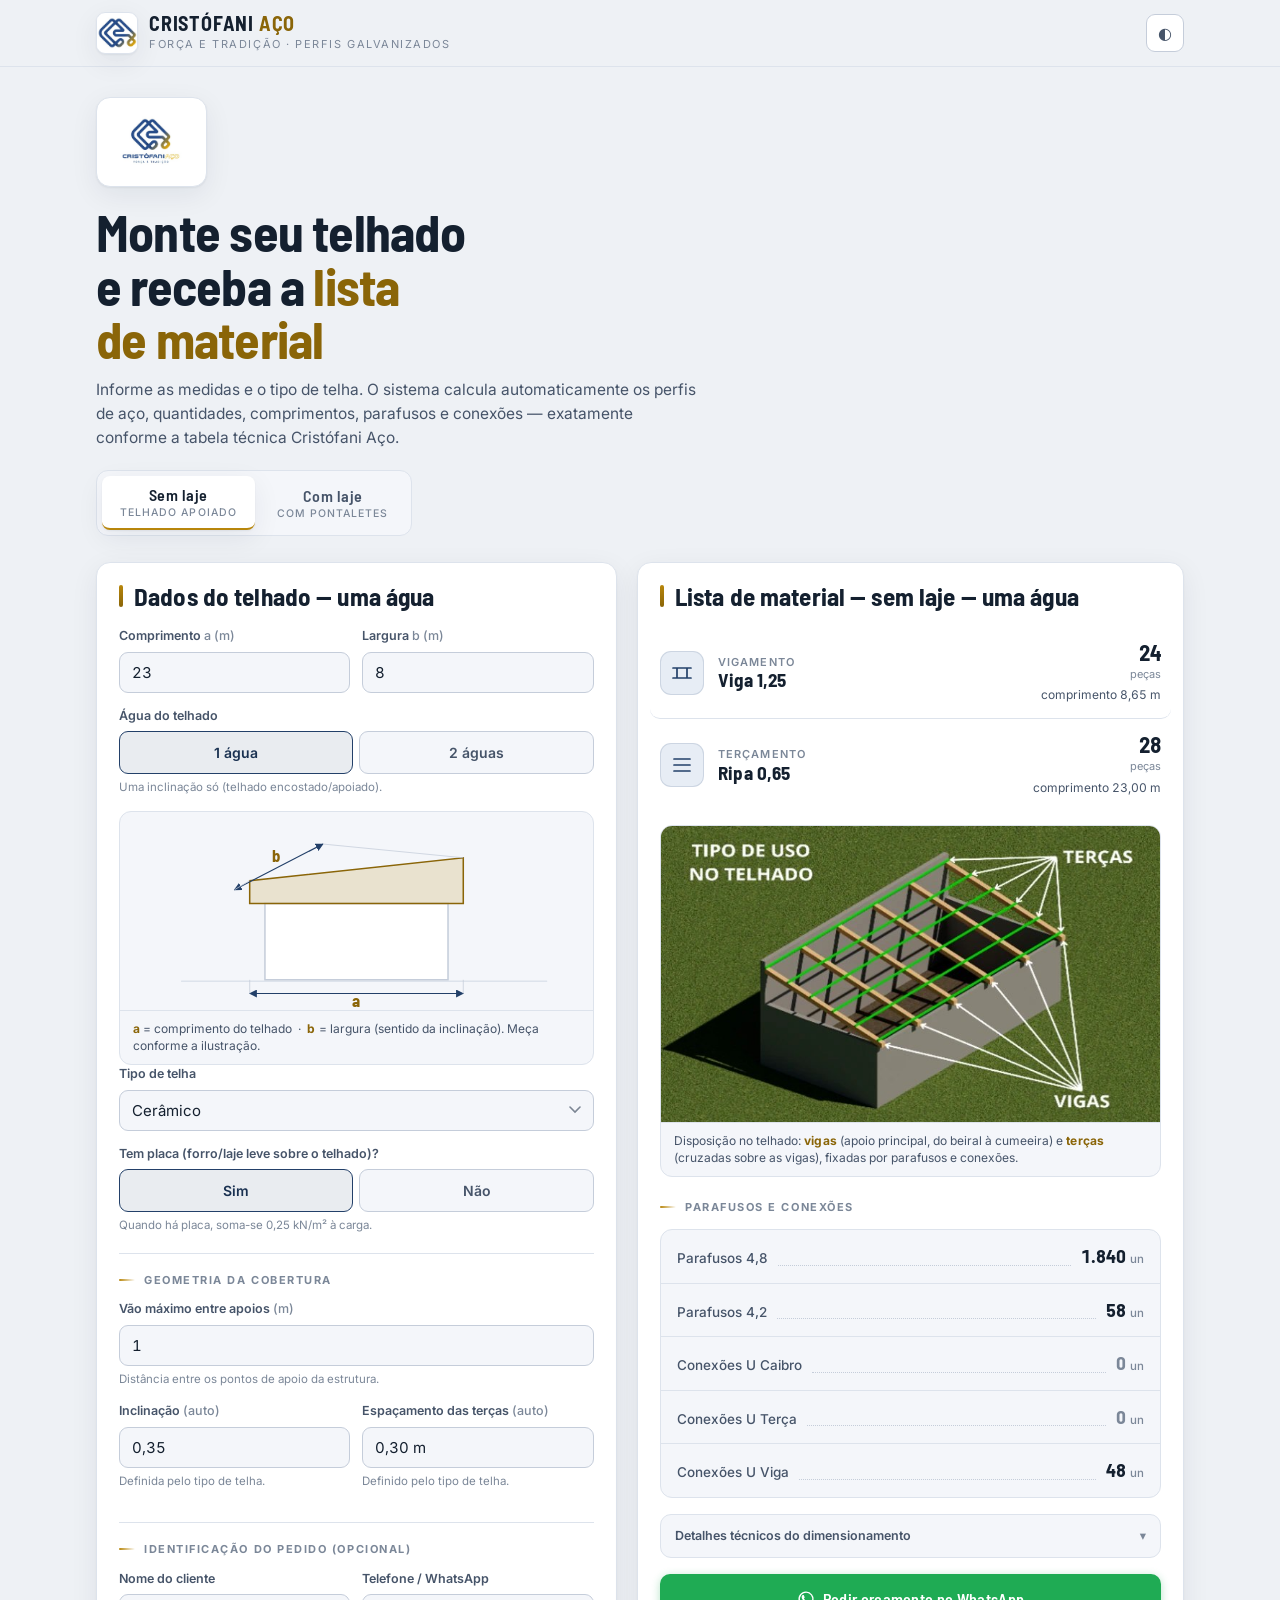
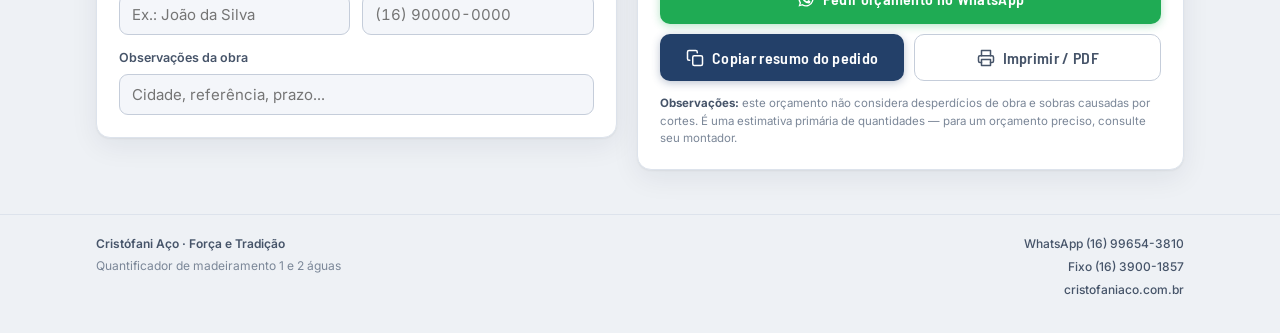
==== commit 2773ddb8: "Use real structure photos for vigamento/terçamento diagram Replaces the schematic SVG in the results" ====
--- a/index.html
+++ b/index.html
@@ -455,27 +455,13 @@
         <div class="card-b">
           <ul class="matlist" id="matlist"></ul>
 
-          <figure class="diag">
-            <svg viewBox="0 0 620 220" xmlns="http://www.w3.org/2000/svg" role="img" aria-label="Estrutura do telhado com vigamento e terçamento">
-              <polygon points="60,190 60,150 320,80 580,150 580,190" fill="none" stroke="var(--line-strong)" stroke-width="2"/>
-              <line x1="60" y1="150" x2="320" y2="80" stroke="var(--gold-ink)" stroke-width="4"/>
-              <line x1="320" y1="80" x2="580" y2="150" stroke="var(--gold-ink)" stroke-width="4"/>
-              <g stroke="var(--accent)" stroke-width="3">
-                <line x1="112" y1="137" x2="112" y2="190"/>
-                <line x1="164" y1="123" x2="164" y2="190"/>
-                <line x1="216" y1="110" x2="216" y2="190"/>
-                <line x1="268" y1="97" x2="268" y2="190"/>
-                <line x1="372" y1="97" x2="372" y2="190"/>
-                <line x1="424" y1="110" x2="424" y2="190"/>
-                <line x1="476" y1="123" x2="476" y2="190"/>
-                <line x1="528" y1="137" x2="528" y2="190"/>
-              </g>
-              <text x="90" y="45" font-family="Inter,sans-serif" font-size="12" fill="var(--ink-soft)">vigamento</text>
-              <line x1="85" y1="50" x2="150" y2="105" stroke="var(--ink-faint)" stroke-width="1" stroke-dasharray="3 3"/>
-              <text x="480" y="45" font-family="Inter,sans-serif" font-size="12" fill="var(--ink-soft)">terçamento</text>
-              <line x1="475" y1="50" x2="424" y2="110" stroke="var(--ink-faint)" stroke-width="1" stroke-dasharray="3 3"/>
-            </svg>
-            <figcaption>Disposição no telhado: <b>vigamento</b> (apoio principal) e <b>terçamento</b> (sobre o vigamento), fixados por parafusos e conexões.</figcaption>
+          <figure class="diag" id="estruturaUma">
+            <img src="[data-uri]" alt="Estrutura de uma água: vigas apoiadas na parede e terças cruzadas sobre elas">
+            <figcaption>Disposição no telhado: <b>vigas</b> (apoio principal, do beiral à cumeeira) e <b>terças</b> (cruzadas sobre as vigas), fixadas por parafusos e conexões.</figcaption>
+          </figure>
+          <figure class="diag" id="estruturaDuas" hidden>
+            <img src="[data-uri]" alt="Estrutura de duas águas: vigas e terças espelhadas nos dois lados, encontrando-se na cumeeira central">
+            <figcaption>Disposição no telhado: <b>vigas</b> e <b>terças</b> se repetem espelhadas nos dois lados, encontrando-se na cumeeira central, fixadas por parafusos e conexões.</figcaption>
           </figure>
 
           <div class="sec-label" style="margin-top:22px">Parafusos e conexões</div>
@@ -721,6 +707,8 @@
 
   document.getElementById('diagUma').hidden = (aguasN===2);
   document.getElementById('diagDuas').hidden = (aguasN===1);
+  document.getElementById('estruturaUma').hidden = (aguasN===2);
+  document.getElementById('estruturaDuas').hidden = (aguasN===1);
   document.getElementById('aguasTip').textContent = aguasN===2
     ? 'Duas inclinações que se encontram na cumeeira central. As quantidades já somam as duas águas (iguais e espelhadas).'
     : 'Uma inclinação só (telhado encostado/apoiado).';
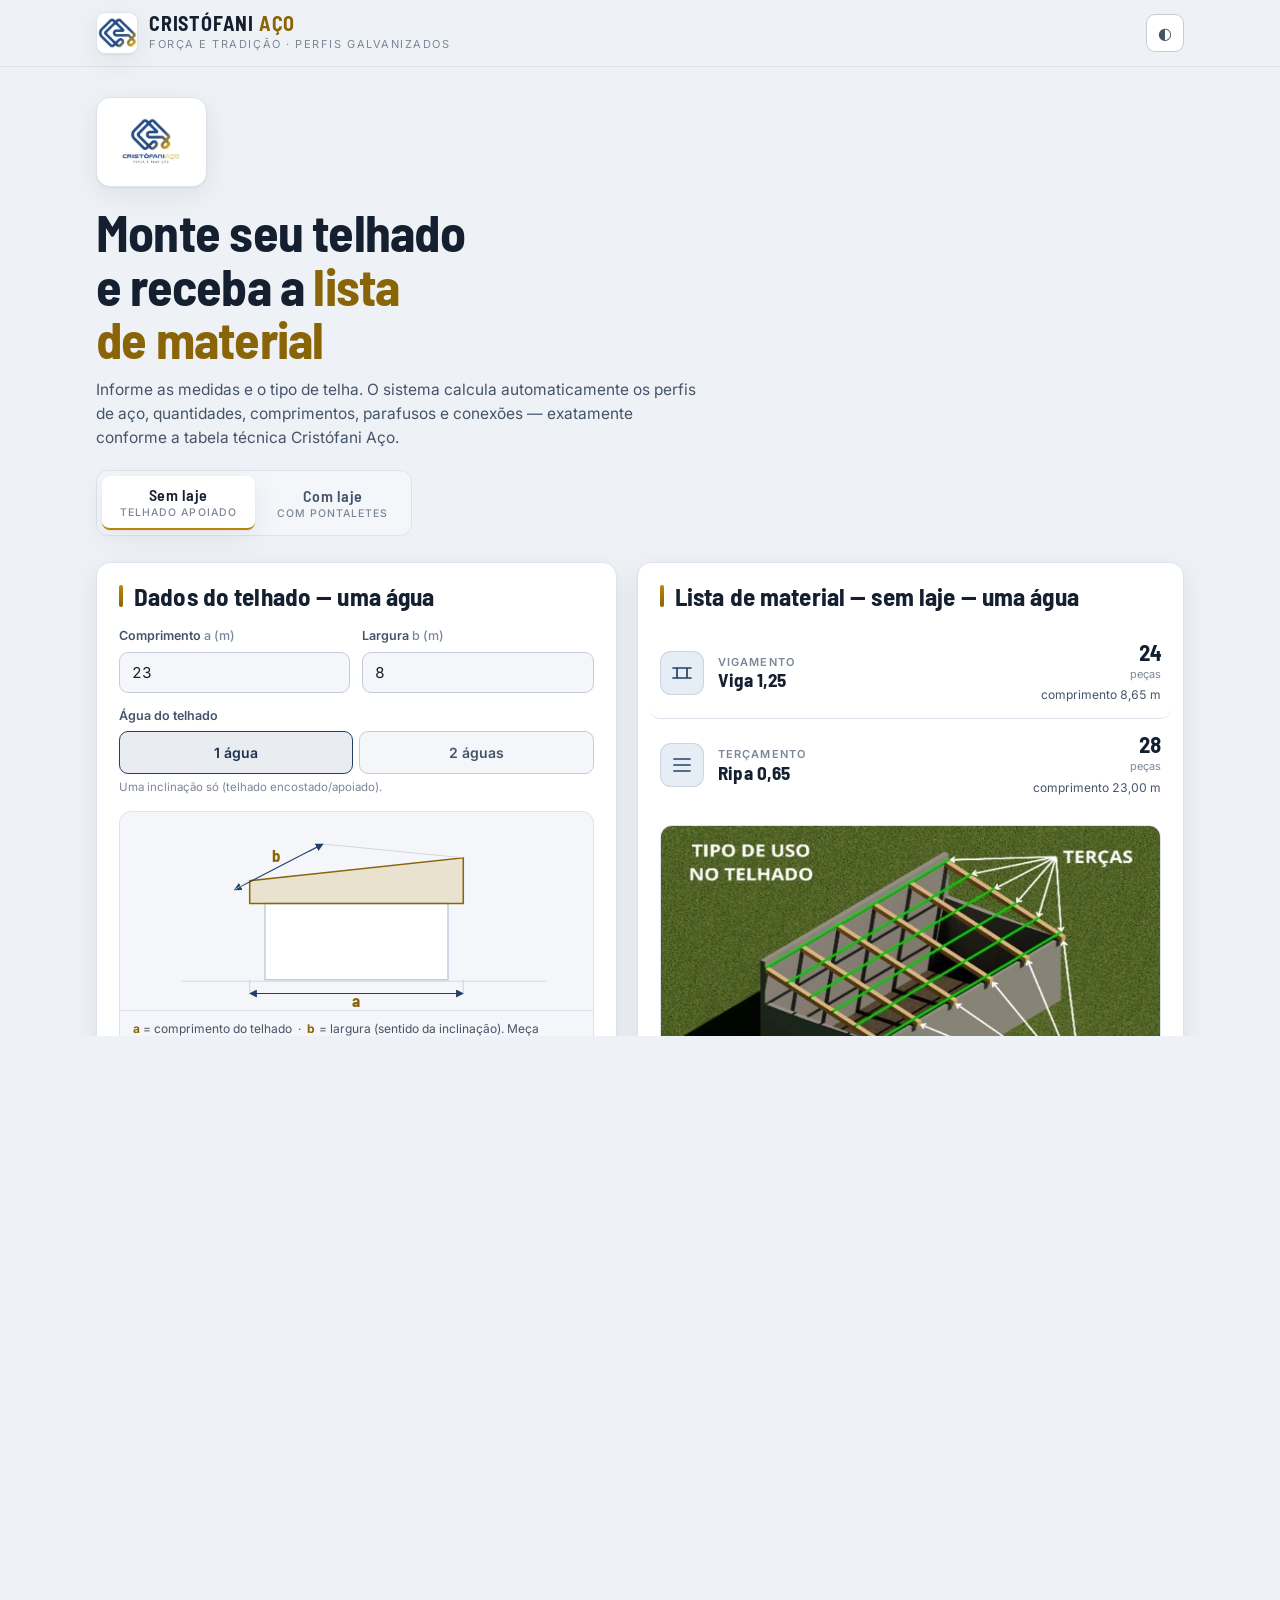
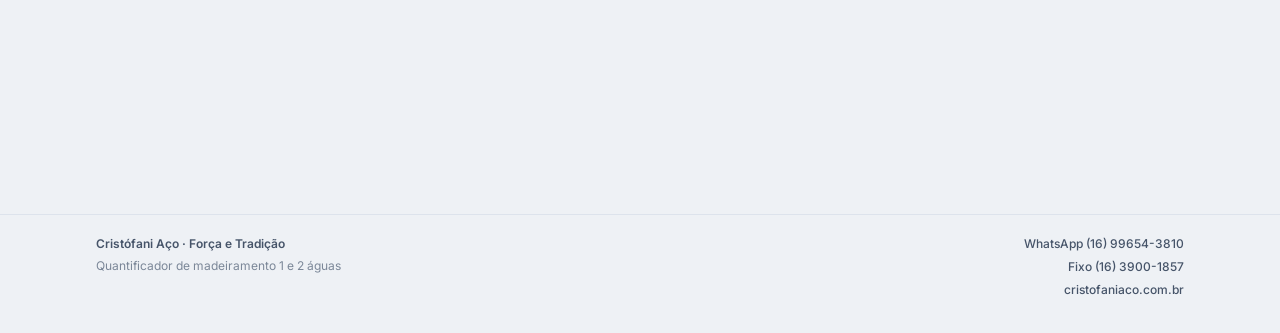
==== commit a01fbadb: "Swap the 2-águas structure photo per user request" ====
--- a/index.html
+++ b/index.html
@@ -460,7 +460,7 @@
             <figcaption>Disposição no telhado: <b>vigas</b> (apoio principal, do beiral à cumeeira) e <b>terças</b> (cruzadas sobre as vigas), fixadas por parafusos e conexões.</figcaption>
           </figure>
           <figure class="diag" id="estruturaDuas" hidden>
-            <img src="[data-uri]" alt="Estrutura de duas águas: vigas e terças espelhadas nos dois lados, encontrando-se na cumeeira central">
+            <img src="[data-uri]" alt="Estrutura de duas águas: vigas e terças espelhadas nos dois lados, encontrando-se na cumeeira central">
             <figcaption>Disposição no telhado: <b>vigas</b> e <b>terças</b> se repetem espelhadas nos dois lados, encontrando-se na cumeeira central, fixadas por parafusos e conexões.</figcaption>
           </figure>
 
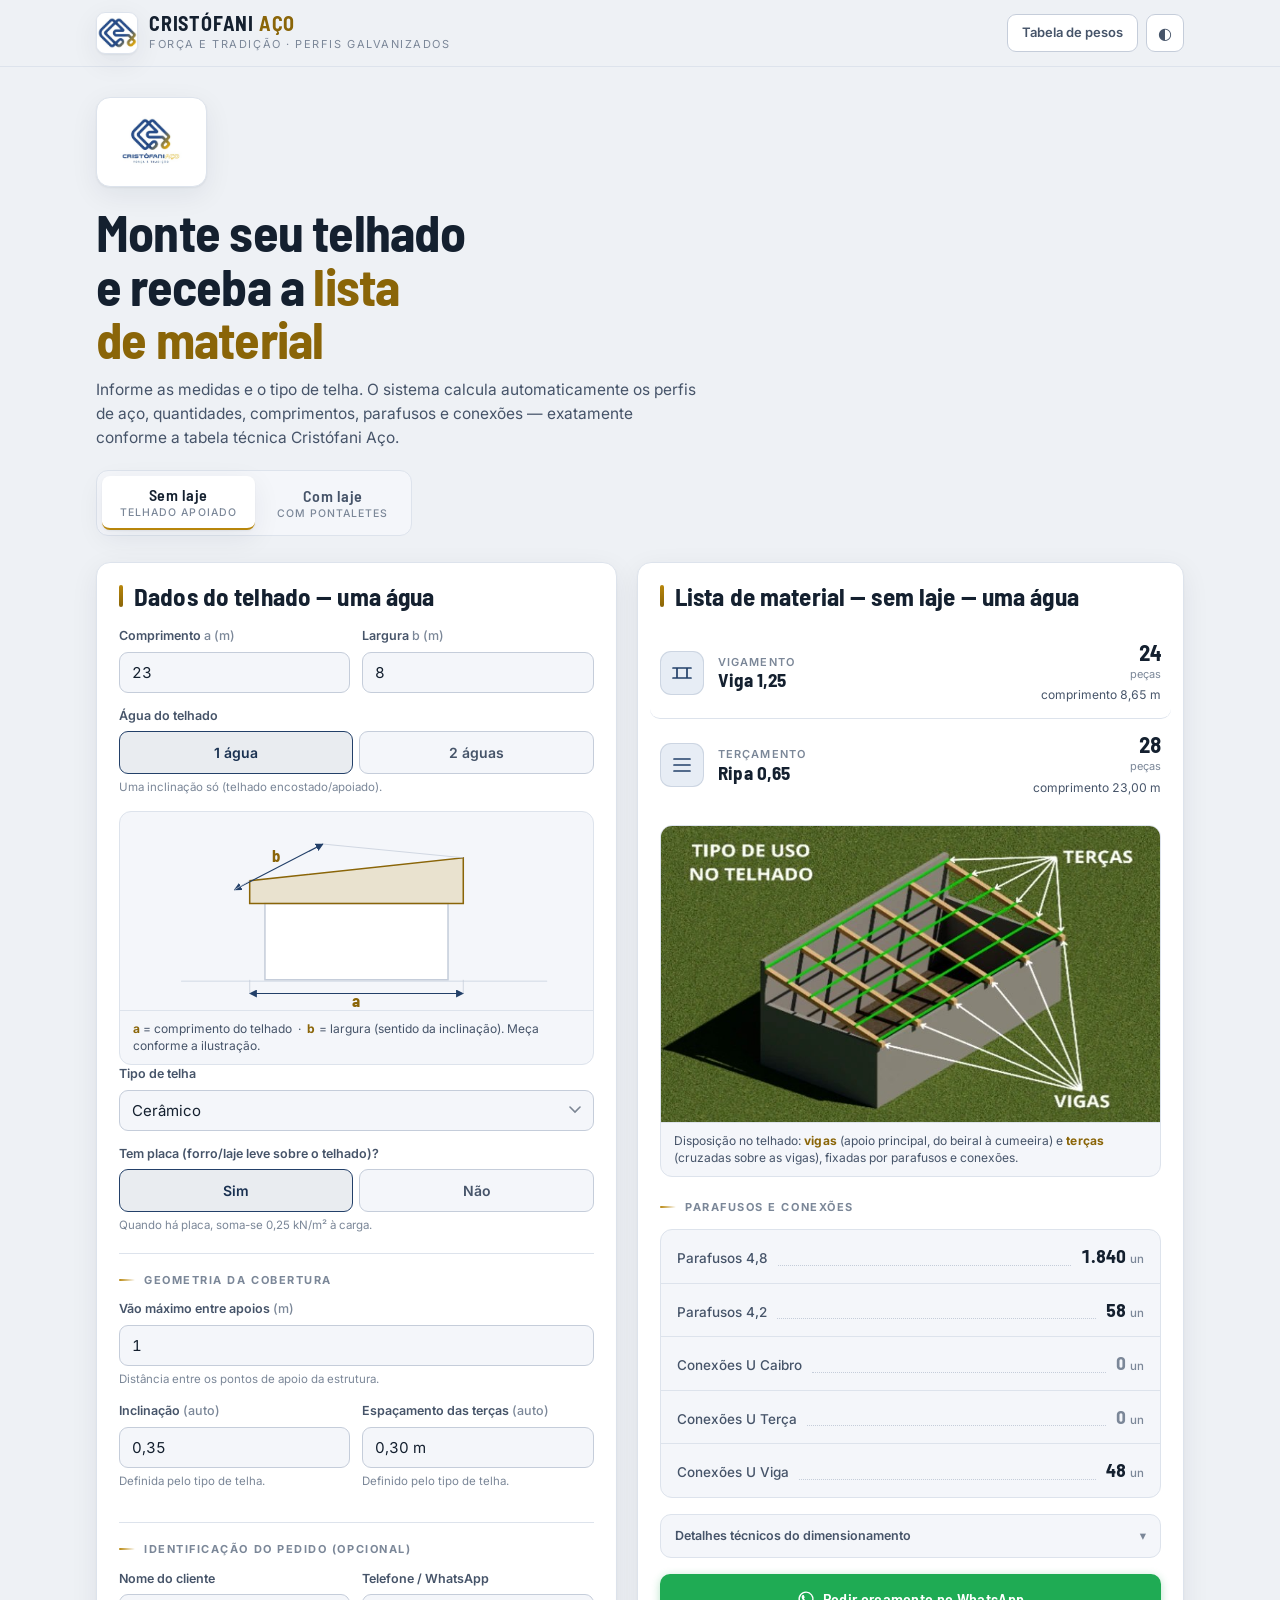
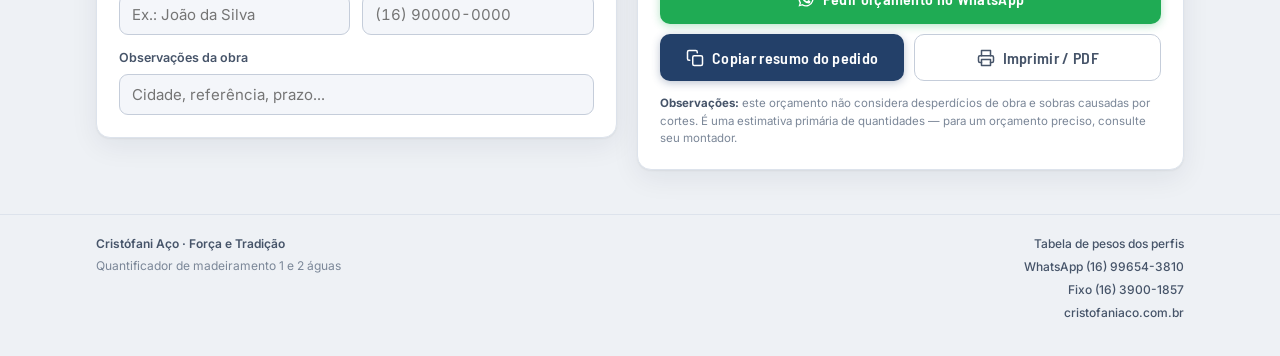
==== commit bfa09894: "Add profile weight reference table page New standalone page listing thickness, width and kg/m for ea" ====
--- a/index.html
+++ b/index.html
@@ -258,6 +258,7 @@
       </div>
     </div>
     <div class="top-actions">
+      <a class="theme-btn" style="width:auto;padding:0 14px;font-size:13px;font-family:var(--fbody);font-weight:600;text-decoration:none;color:var(--ink-soft)" href="tabela-pesos-perfis.html" title="Tabela de pesos dos perfis">Tabela de pesos</a>
       <button class="theme-btn" id="themeBtn" title="Alternar tema" aria-label="Alternar tema">◐</button>
     </div>
   </div>
@@ -505,6 +506,7 @@
       <div style="margin-top:4px">Quantificador de madeiramento 1 e 2 águas</div>
     </div>
     <div class="fcontacts">
+      <a href="tabela-pesos-perfis.html">Tabela de pesos dos perfis</a>
       <a href="https://wa.me/5516996543810" target="_blank" rel="noopener">WhatsApp (16) 99654-3810</a>
       <a href="tel:+551639001857">Fixo (16) 3900-1857</a>
       <a href="https://cristofaniaco.com.br" target="_blank" rel="noopener">cristofaniaco.com.br</a>
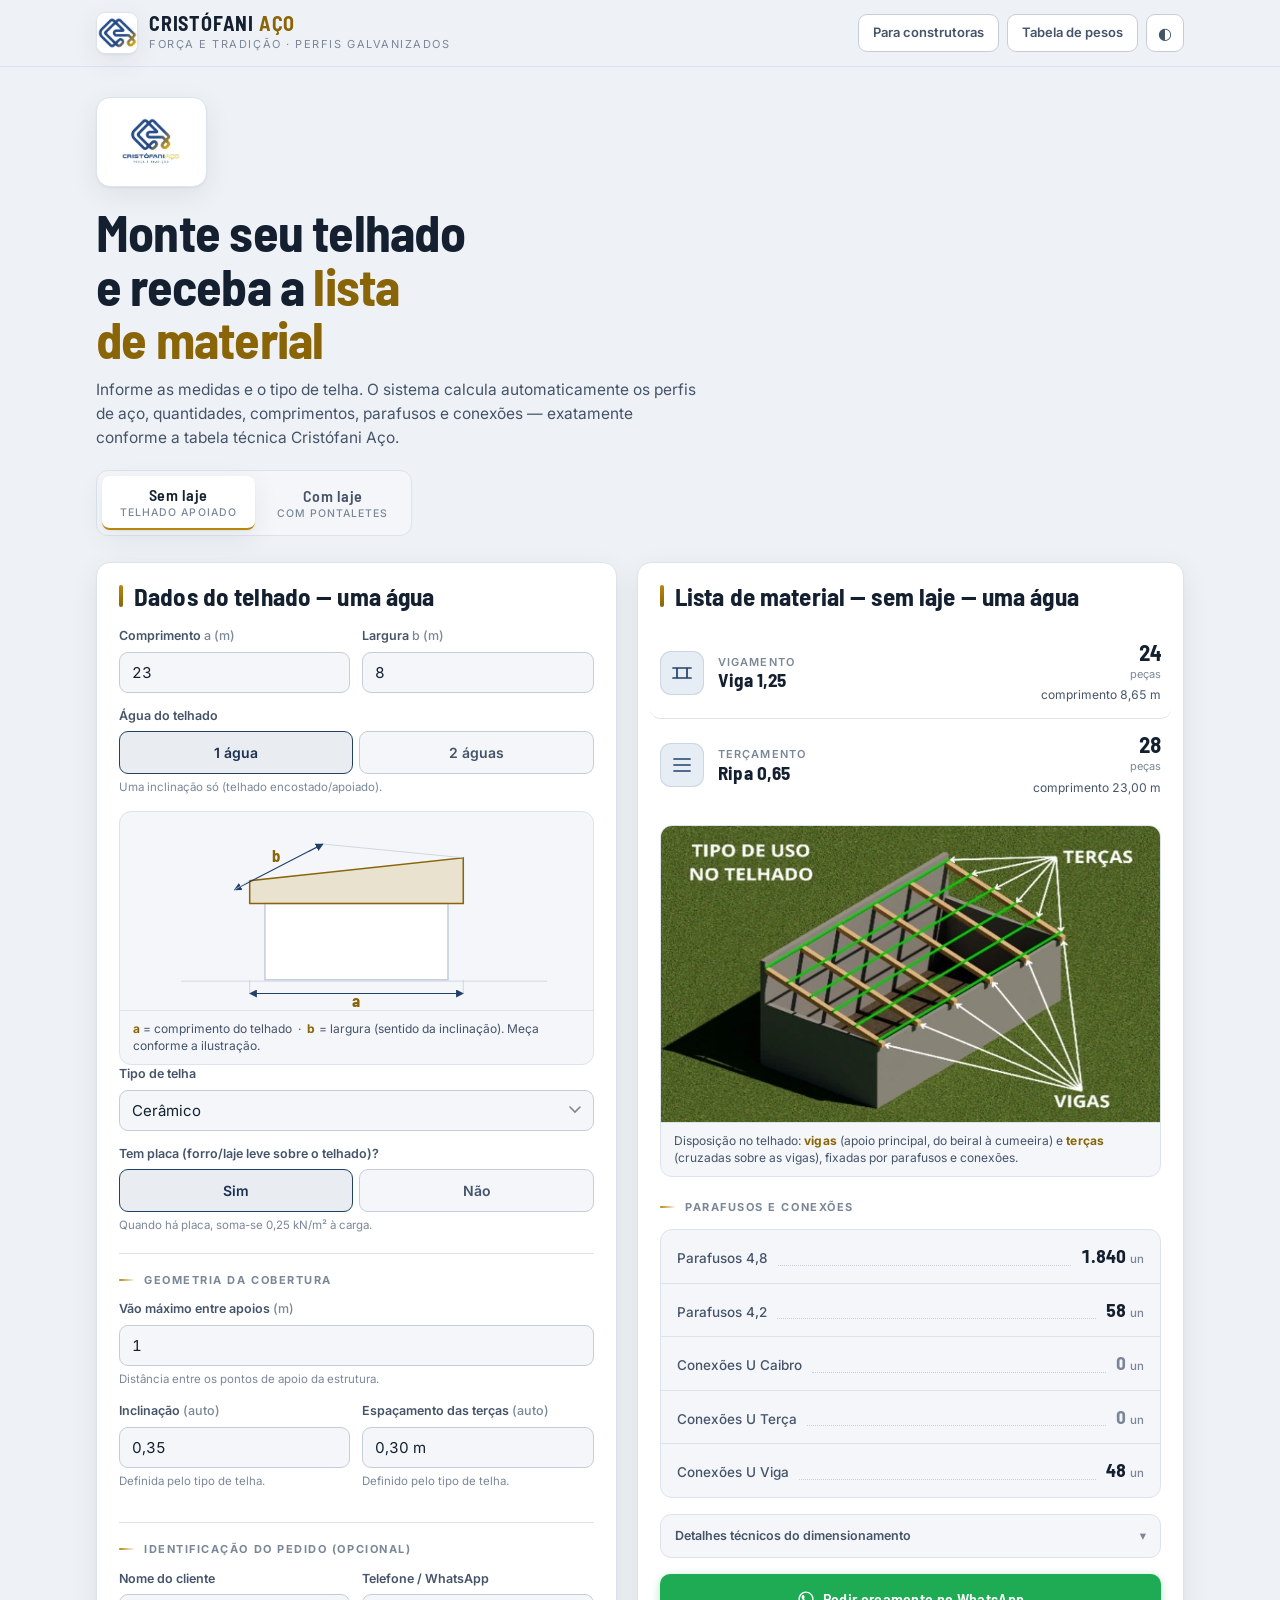
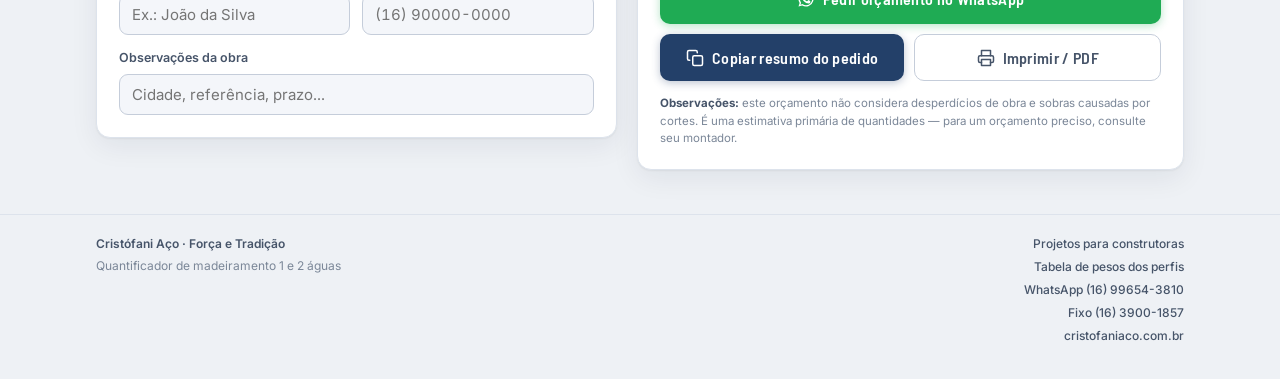
==== commit 21c3d846: "Add "Projetos para construtoras" landing page New page (projetos-construtoras.html) adapted from the" ====
--- a/index.html
+++ b/index.html
@@ -258,6 +258,7 @@
       </div>
     </div>
     <div class="top-actions">
+      <a class="theme-btn" style="width:auto;padding:0 14px;font-size:13px;font-family:var(--fbody);font-weight:600;text-decoration:none;color:var(--ink-soft)" href="projetos-construtoras.html" title="Projetos estruturais para construtoras">Para construtoras</a>
       <a class="theme-btn" style="width:auto;padding:0 14px;font-size:13px;font-family:var(--fbody);font-weight:600;text-decoration:none;color:var(--ink-soft)" href="tabela-pesos-perfis.html" title="Tabela de pesos dos perfis">Tabela de pesos</a>
       <button class="theme-btn" id="themeBtn" title="Alternar tema" aria-label="Alternar tema">◐</button>
     </div>
@@ -506,6 +507,7 @@
       <div style="margin-top:4px">Quantificador de madeiramento 1 e 2 águas</div>
     </div>
     <div class="fcontacts">
+      <a href="projetos-construtoras.html">Projetos para construtoras</a>
       <a href="tabela-pesos-perfis.html">Tabela de pesos dos perfis</a>
       <a href="https://wa.me/5516996543810" target="_blank" rel="noopener">WhatsApp (16) 99654-3810</a>
       <a href="tel:+551639001857">Fixo (16) 3900-1857</a>
